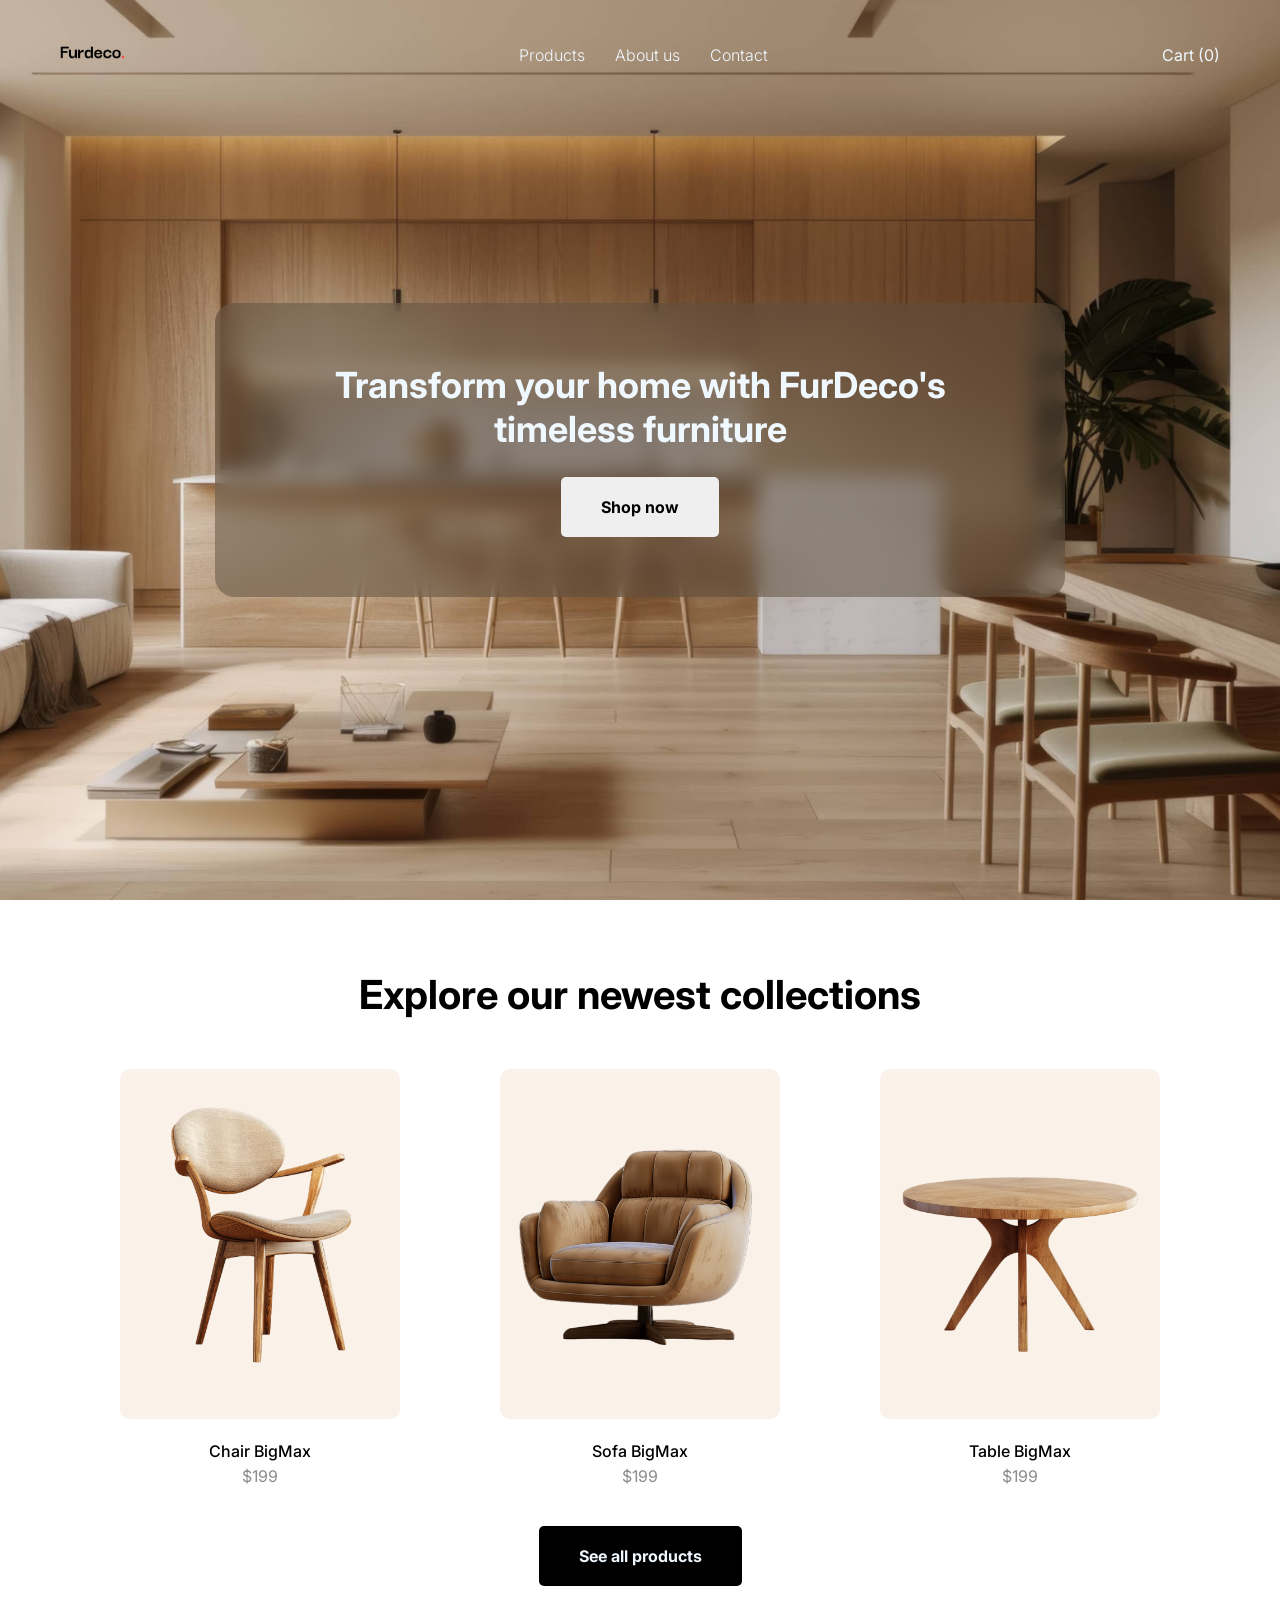
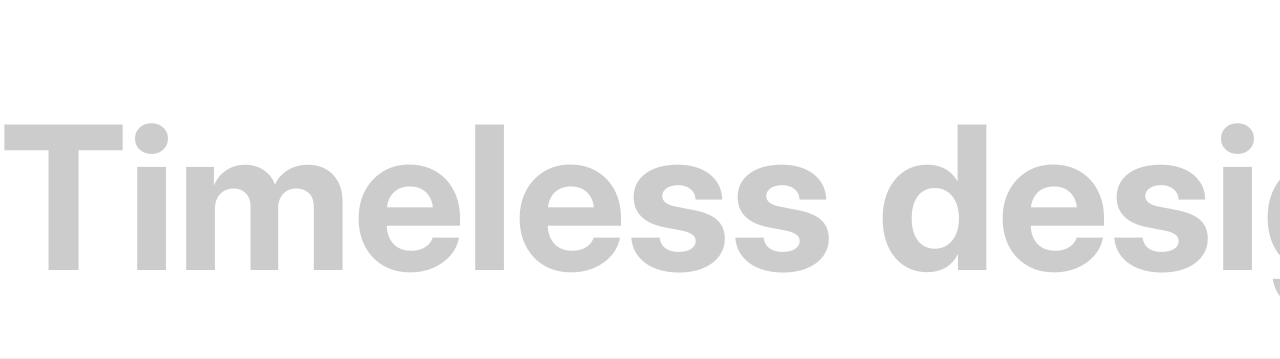
==== index.html @ 079d80bf "Add marquee section for ad campaign with scrolling text" ====
<!doctype html>
<html lang="en">
  <head>
    <meta charset="UTF-8" />
    <meta name="viewport" content="width=device-width, initial-scale=1.0" />
    <link
      rel="shortcut icon"
      href="./assets/brands-logos/high-resolution-color-logo-Furdeco.png"
      type="image/x-icon"
    />
    <link rel="stylesheet" href="./css/home.css" />
    <title>FurDeco - Furniture with style</title>
  </head>
  <body>
    <div class="navbar">
      <ul>
        <li class="logo-item">
          <img
            src="./assets/brands-logos/high-resolution-color-logo-Furdeco-nobg.png"
            alt="FurDeco"
            class="main-logo-navbar"
          />
        </li>

        <li class="nav-links">
          <a href="./products.html">Products</a>
          <a href="./about-us.html">About us</a>
          <a href="./contact.html">Contact</a>
        </li>

        <li class="cart-items">
          <a href="./cart.html">Cart (0)</a>
        </li>
      </ul>
    </div>
    <div class="main-heading">
      <img
        src="./assets/website-skeleton-p/kitchen-furniture.png"
        alt=""
        class="wooden-kitchen-pp"
      />
      <div class="main-heading-center">
        <h1>Transform your home with FurDeco's timeless furniture</h1>
        <br />
        <button class="button-order-now">Shop now</button>
      </div>
    </div>
    <div class="products-showcase">
      <h1>Explore our newest collections</h1>
      <div class="furniture-showcase">
        <div class="product-card">
          <img
            class="product-bg-check"
            src="./assets/website-skeleton-p/products/chair-furdeco.png"
            alt="Chair"
          />
          <br />
          <br />
          <p class="product-title">Chair BigMax</p>
          <p class="product-price">$199</p>
        </div>

        <div class="product-card">
          <img
            class="product-bg-check"
            src="./assets/website-skeleton-p/products/sofa-furdeco.png"
            alt="Sofa"
          />
          <br />
          <br />
          <p class="product-title">Sofa BigMax</p>
          <p class="product-price">$199</p>
        </div>

        <div class="product-card">
          <img
            class="product-bg-check"
            src="./assets/website-skeleton-p/products/table-furdeco.png"
            alt="Table"
          />
          <br />
          <br />
          <p class="product-title">Table BigMax</p>
          <p class="product-price">$199</p>
        </div>
      </div>
      <button class="products-botton1">See all products</button>
    </div>
    <div class="marquee-container">
      <div class="marquee-content">
        <h1>Timeless designs</h1>
        <div class="vertical-divider"></div>
        <h1>Quality craftsmanship</h1>
        <div class="vertical-divider"></div>
        <h1>Timeless designs</h1>
        <div class="vertical-divider"></div>
        <h1>Quality craftsmanship</h1>
        <div class="vertical-divider"></div>
      </div>
    </div>
  </body>
</html>
---- css/home.css ----
@import url("https://fonts.googleapis.com/css2?family=Inter:ital,opsz,wght@0,14..32,100..900;1,14..32,100..900&display=swap");

* {
  padding: 0;
  margin: 0;
  box-sizing: border-box;
}

:root {
  --primary-color: #f0f8ff;
  --heading-main-bg-color: #5d4f41;
  --primary-font-color-black: #000000;
  --products-background-color: #faf1e8;
  --ad-heading-color: rgb(191, 191, 191, 0.8);
}

.main-logo-navbar {
  height: 65px;
}

.navbar ul {
  position: absolute;
  top: 0;
  left: 0;
  z-index: 10;
  width: 100%;
  display: flex;
  align-items: center;
  justify-content: space-between;
  padding: 20px 60px;
  list-style: none;
  text-decoration: none;
}

.nav-links {
  display: flex;
  gap: 30px;
}

.wooden-kitchen-pp {
  width: 100vw;
  height: 100vh;
  object-fit: cover;
  display: block;
}

.nav-links > a {
  text-decoration: none;
  font-family: Inter;
  color: var(--primary-color);
  font-weight: 300;
}

.cart-items > a {
  font-family: Inter;
  text-decoration: none;
  color: var(--primary-color);
}

.main-heading {
  position: relative;
  display: flex;
  justify-content: center;
  align-items: center;
}

.main-heading-center {
  position: absolute;
  text-align: center;
  background-color: rgb(93, 79, 65, 0.5);
  backdrop-filter: blur(10px);
  border-radius: 20px;
  width: 90;
  max-width: 850px;
  padding: 60px 80px;
  font-family: Inter;
  font-weight: 200;
  font-size: large;
  color: var(--primary-color);
}

.button-order-now {
  padding: 20px 40px;
  border-radius: 5px;
  border: 0px;
  font-family: Inter;
  font-weight: 700;
  font-size: medium;
  margin-top: 5px;
}

.products-showcase {
  text-align: center;
  width: 100%;
  padding-bottom: 50px;
}

.products-showcase h1 {
  font-family: inter;
  font-size: 2.5rem;
  margin-top: 50px;
  margin-bottom: 30px;
  color: var(--primary-font-color-black);
  padding-top: 20px;
  padding-bottom: 20px;
}

.furniture-showcase {
  display: flex;
  justify-content: center;
  gap: 100px;
}

.furniture-showcase img {
  width: 280px;
  height: 350px;
  border-radius: 10px;
}

.product-bg-check {
  background-color: var(--products-background-color);
}

.product-title,
.product-price {
  font-family: inter;
  font-weight: 500;
}

.product-price {
  color: #8c8c8c;
  font-weight: 400;
  margin-top: 5px;
}

.products-botton1 {
  padding: 20px 40px;
  font-family: inter;
  font-weight: 700;
  font-size: medium;
  border-radius: 5px;
  background-color: var(--primary-font-color-black);
  color: #f0f8ff;
  border: 0px;
  margin-top: 40px;
}

.marquee-container {
  width: 100%;
  overflow: hidden; 
  white-space: nowrap;
  background-color: #fff; 
  padding: 40px 0;
  border-bottom: 1px solid #eee;
}


.marquee-content {
  display: flex;
  width: max-content; 
  gap: 80px;
  animation: scroll-text 20s linear infinite;
  
  /* Stilul textului tău */
  color: var(--ad-heading-color);
  font-family: 'Inter', sans-serif;
  font-size: 100px;
  font-weight: 500;
}

@keyframes scroll-text {
  from { transform: translateX(0); }
  to { transform: translateX(-50%); } 
}
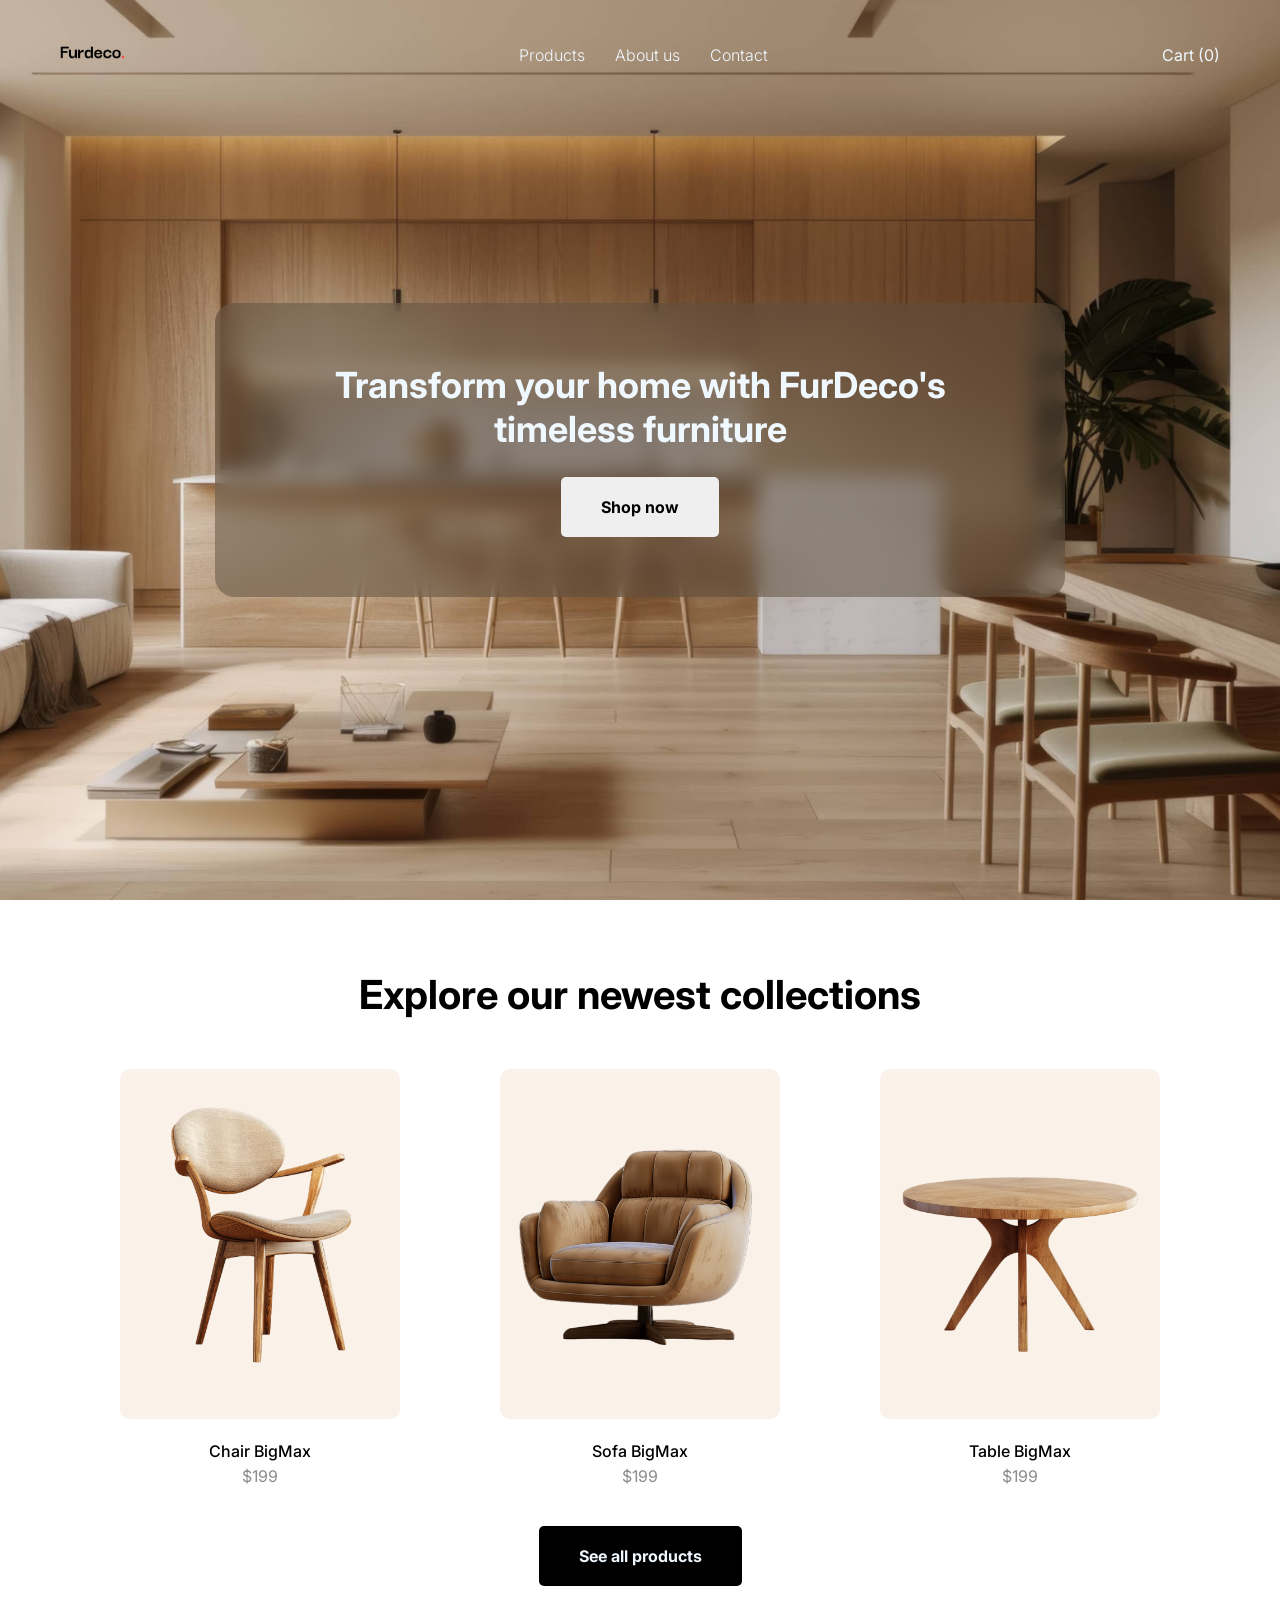
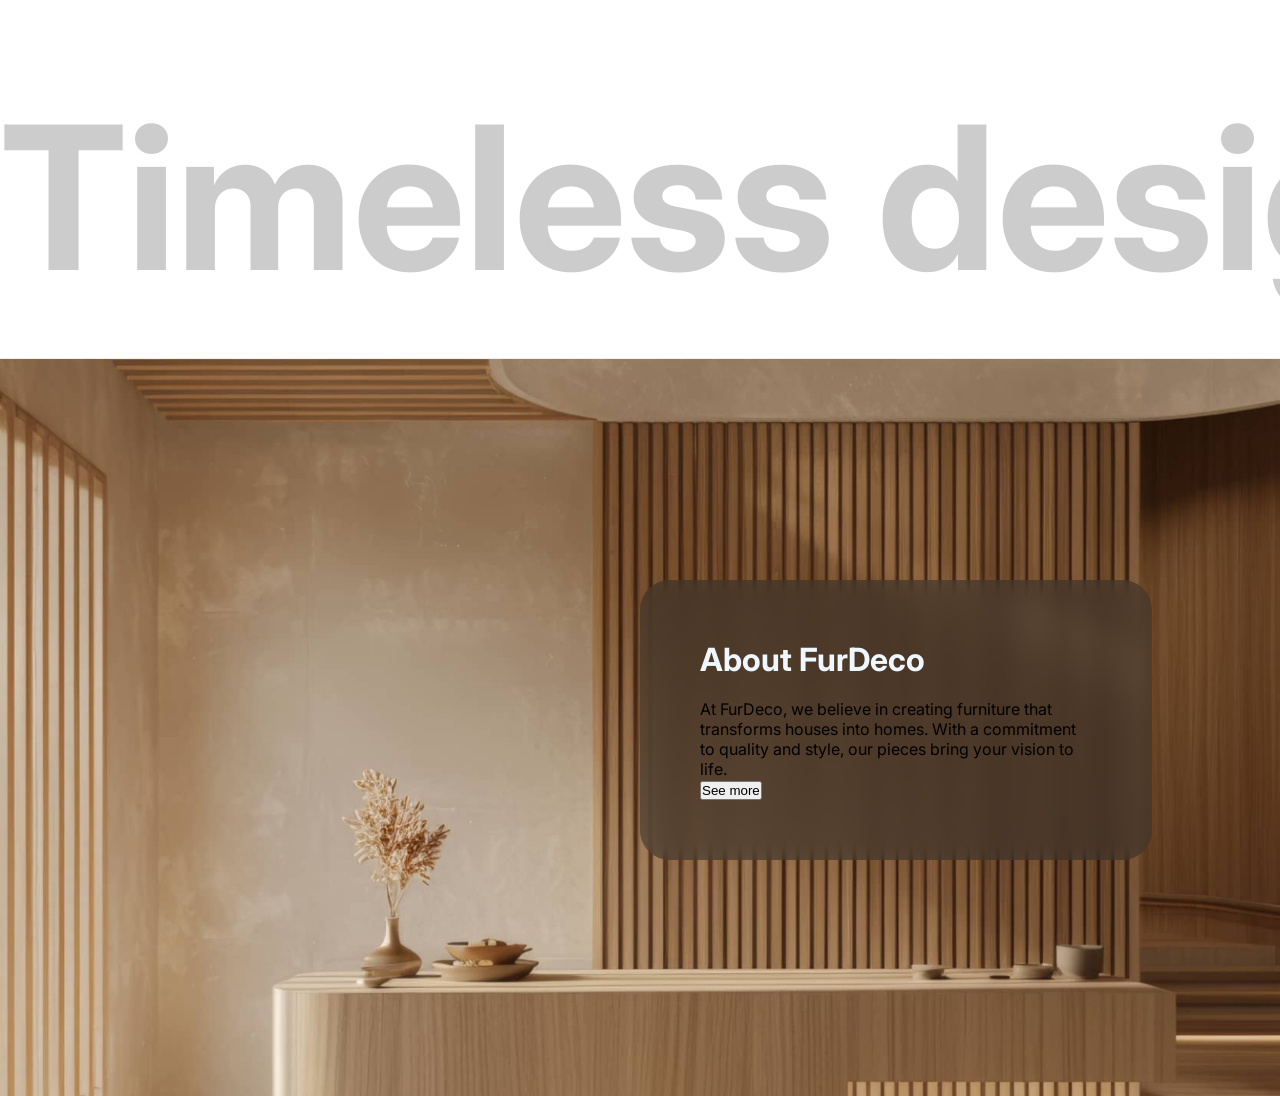
==== commit 0bd63702: "Enhance ad section with new content and styling for improved visibility" ====
--- a/index.html
+++ b/index.html
@@ -98,5 +98,20 @@
         <div class="vertical-divider"></div>
       </div>
     </div>
+<div class="ad-section-container">
+    <img class="ad-image" src="./assets/website-skeleton-p/wood-table.png" alt="Furniture Background" />
+    
+    <div class="ad-header-2nd">
+        <h1>About FurDeco</h1>
+        <br>
+        <p>
+            At FurDeco, we believe in creating furniture that transforms houses
+            into homes. With a commitment to quality and style, our pieces bring
+            your vision to life.
+        </p>
+        <button>See more</button>
+    </div>
+</div>
+    </div>
   </body>
 </html>
--- a/css/home.css
+++ b/css/home.css
@@ -147,28 +147,63 @@
 
 .marquee-container {
   width: 100%;
-  overflow: hidden; 
+  overflow: hidden;
   white-space: nowrap;
-  background-color: #fff; 
+  background-color: #fff;
   padding: 40px 0;
   border-bottom: 1px solid #eee;
 }
 
-
 .marquee-content {
   display: flex;
-  width: max-content; 
+  width: max-content;
   gap: 80px;
   animation: scroll-text 20s linear infinite;
-  
+
   /* Stilul textului tău */
   color: var(--ad-heading-color);
-  font-family: 'Inter', sans-serif;
+  font-family: "Inter", sans-serif;
   font-size: 100px;
   font-weight: 500;
 }
 
 @keyframes scroll-text {
-  from { transform: translateX(0); }
-  to { transform: translateX(-50%); } 
-}
+  from {
+    transform: translateX(0);
+  }
+  to {
+    transform: translateX(-50%);
+  }
+}
+
+.ad-image {
+  width: 100%;
+height: auto;
+display: block;
+}
+
+.ad-section-container{
+  position: relative;
+  width: 100%;
+  display: flex;
+  justify-content: center;
+  align-items: center;
+}
+
+.ad-header-2nd{
+  position: absolute;
+  top: 30%;
+  right: 10%;
+  background-color: rgba(51, 47, 43, 0.5);
+  backdrop-filter:blur(10px) ;
+  border-radius: 30px;
+  width: 40%;
+  max-width: 600px;
+  padding: 60px;
+  font-family: inter;
+}
+
+
+.ad-header-2nd > h1{
+  color: var(--primary-color);
+}
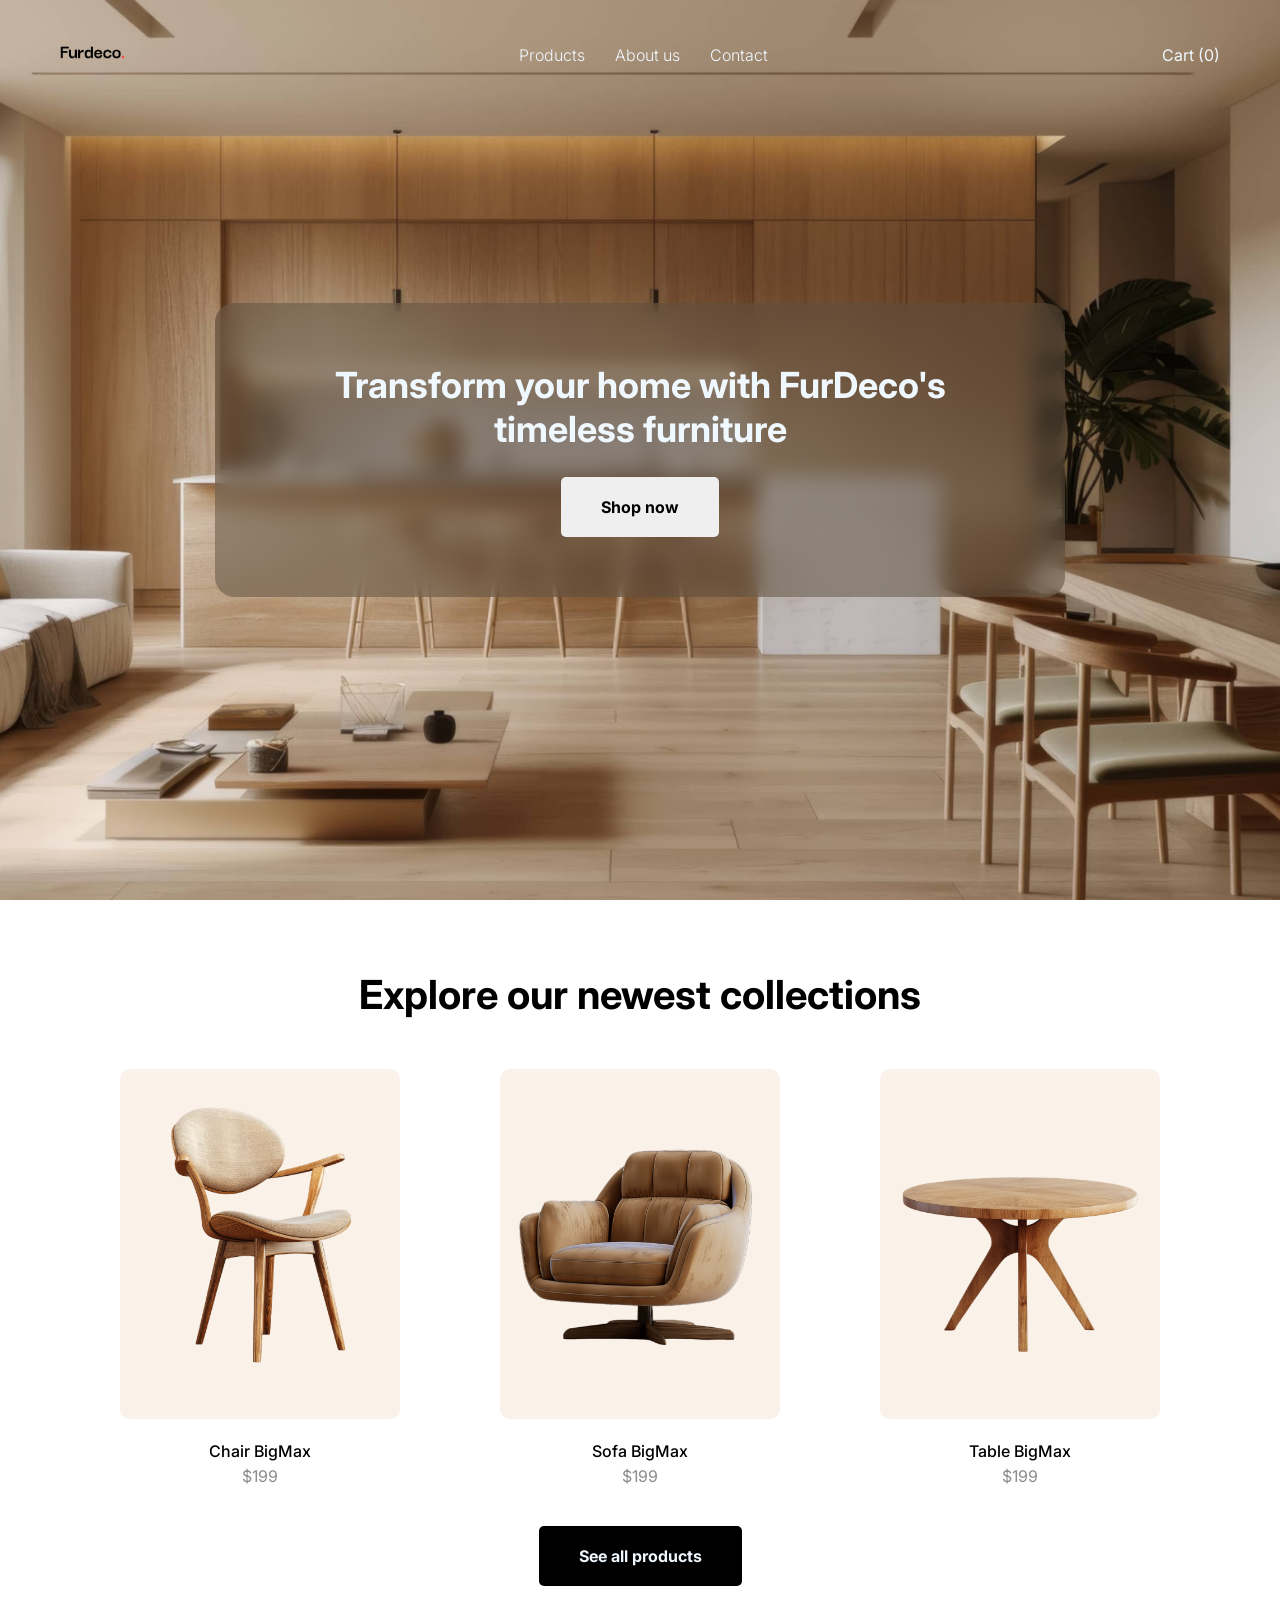
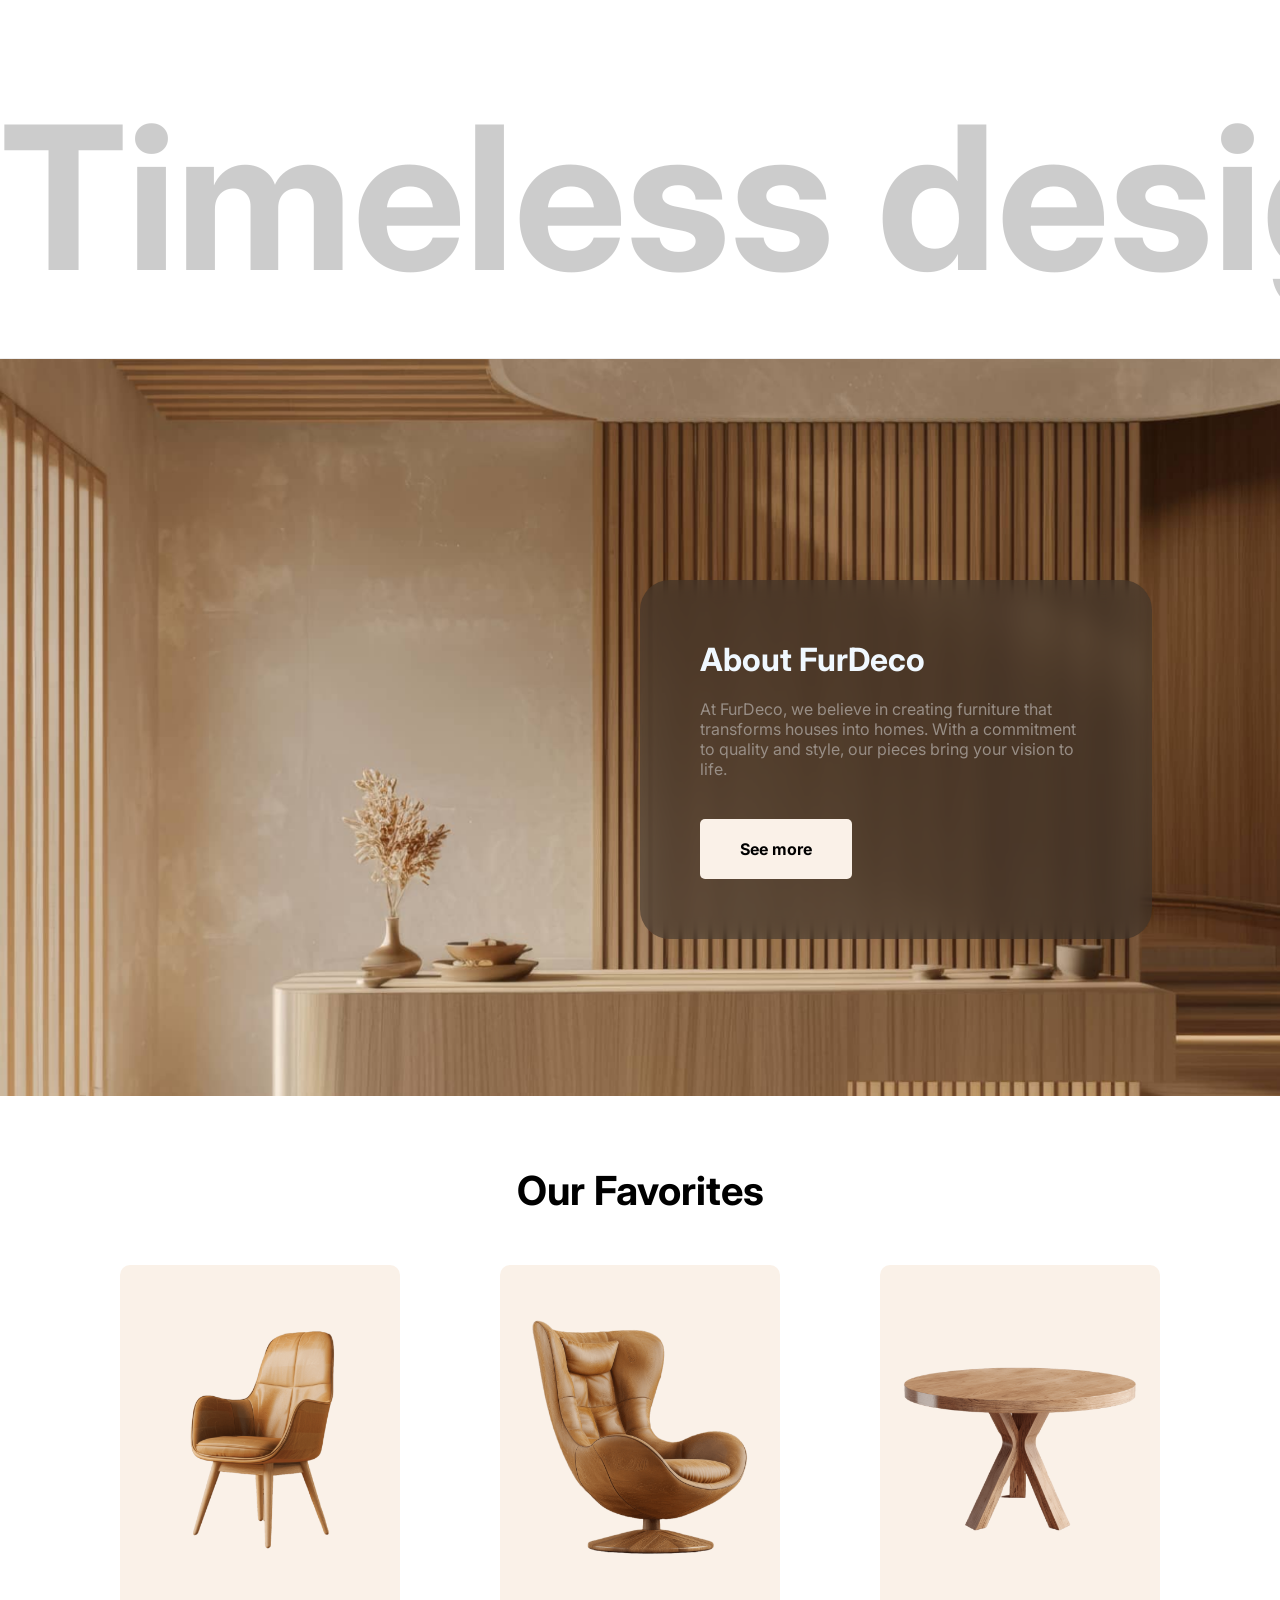
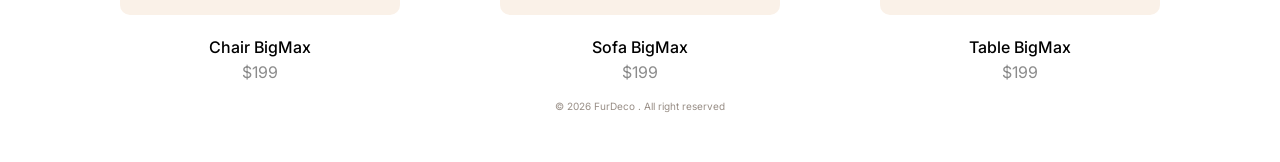
==== commit b6d2751b: "Refactor ad section styles and enhance product showcase with new items" ====
--- a/index.html
+++ b/index.html
@@ -109,9 +109,49 @@
             into homes. With a commitment to quality and style, our pieces bring
             your vision to life.
         </p>
-        <button>See more</button>
+        <button class="products-button2">See more</button>
     </div>
 </div>
+    <div class="products-showcase">
+      <h1>Our Favorites</h1>
+      <div class="furniture-showcase">
+        <div class="product-card">
+          <img
+            class="product-bg-check"
+            src="./assets/website-skeleton-p/products/chair2.0-furdeco.png"
+            alt="Chair"
+          />
+          <br />
+          <br />
+          <p class="product-title">Chair BigMax</p>
+          <p class="product-price">$199</p>
+        </div>
+
+        <div class="product-card">
+          <img
+            class="product-bg-check"
+            src="./assets/website-skeleton-p/products/sofa2.0-furdeco.png"
+            alt="Sofa"
+          />
+          <br />
+          <br />
+          <p class="product-title">Sofa BigMax</p>
+          <p class="product-price">$199</p>
+        </div>
+
+        <div class="product-card">
+          <img
+            class="product-bg-check"
+            src="./assets/website-skeleton-p/products/table2.0-furdeco.png"
+            alt="Table"
+          />
+          <br />
+          <br />
+          <p class="product-title">Table BigMax</p>
+          <p class="product-price">$199</p>
+        </div>
     </div>
+    <br>
+    <p class="copyright-tag">© 2026 FurDeco . All right reserved</p>
   </body>
 </html>
--- a/css/home.css
+++ b/css/home.css
@@ -178,11 +178,11 @@
 
 .ad-image {
   width: 100%;
-height: auto;
-display: block;
-}
-
-.ad-section-container{
+  height: auto;
+  display: block;
+}
+
+.ad-section-container {
   position: relative;
   width: 100%;
   display: flex;
@@ -190,12 +190,12 @@
   align-items: center;
 }
 
-.ad-header-2nd{
+.ad-header-2nd {
   position: absolute;
   top: 30%;
   right: 10%;
   background-color: rgba(51, 47, 43, 0.5);
-  backdrop-filter:blur(10px) ;
+  backdrop-filter: blur(10px);
   border-radius: 30px;
   width: 40%;
   max-width: 600px;
@@ -203,7 +203,56 @@
   font-family: inter;
 }
 
-
-.ad-header-2nd > h1{
-  color: var(--primary-color);
+.ad-header-2nd > h1 {
+  color: var(--primary-color);
+}
+
+.ad-header-2nd > p {
+  color: #988e86;
+}
+
+.products-button2 {
+  padding: 20px 40px;
+  font-family: inter;
+  font-weight: 700;
+  font-size: medium;
+  border-radius: 5px;
+  background-color: var(--products-background-color);
+  color: #000000;
+  border: 0px;
+  margin-top: 40px;
+}
+
+.copyright-tag {
+  color: #988e86;
+  font-family: inter;
+  font-size: x-small;
+  bottom: 0;
+  width: 100%;
+  text-align: center;
+}
+
+
+::-webkit-scrollbar {
+  width: 10px; 
+  height: 10px; 
+}
+
+
+::-webkit-scrollbar-track {
+  background: #3e342b; 
+  border-radius: 1px;
+}
+
+
+::-webkit-scrollbar-thumb {
+  background: linear-gradient(180px, #5d4f41, #8b735b); 
+  border-radius: 10px;
+  border: 2px solid #000000; 
+  transition: all 0.3s ease;
+}
+
+
+::-webkit-scrollbar-thumb:hover {
+  background: #3e342b; 
 }
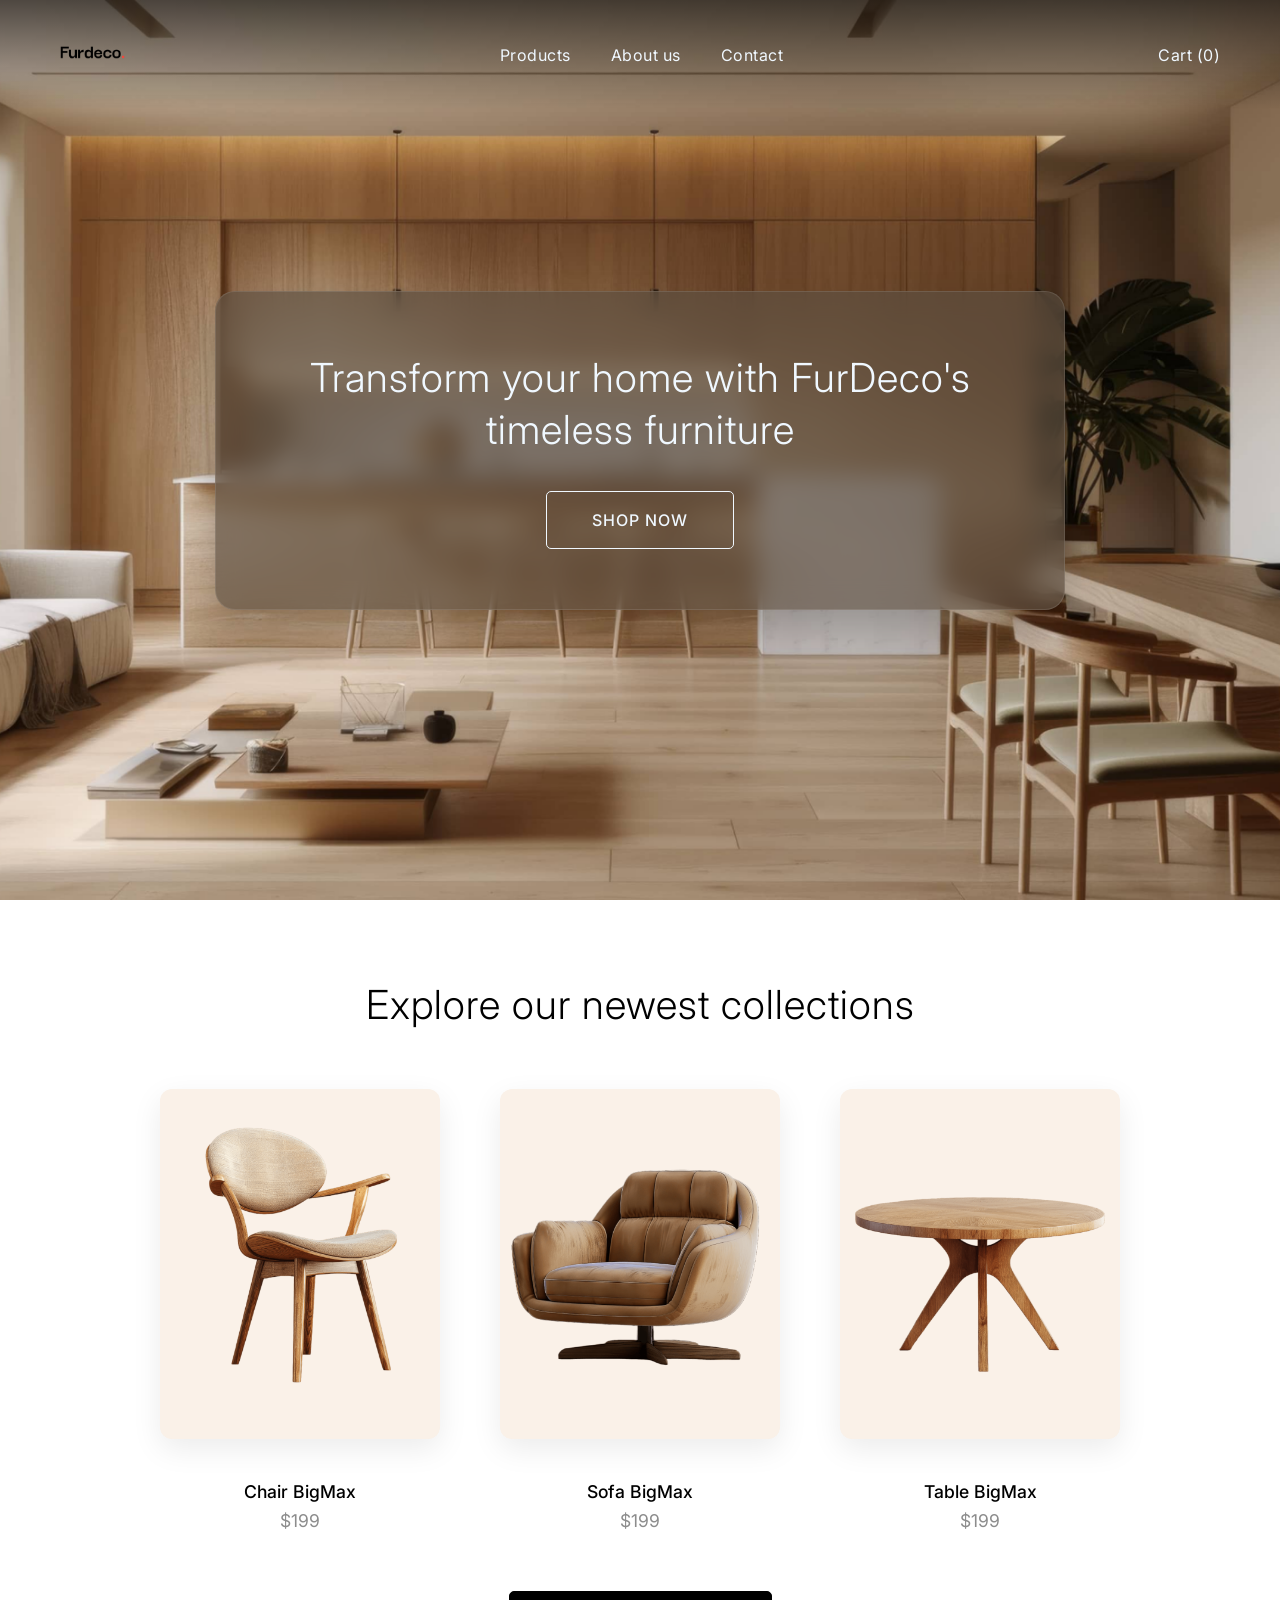
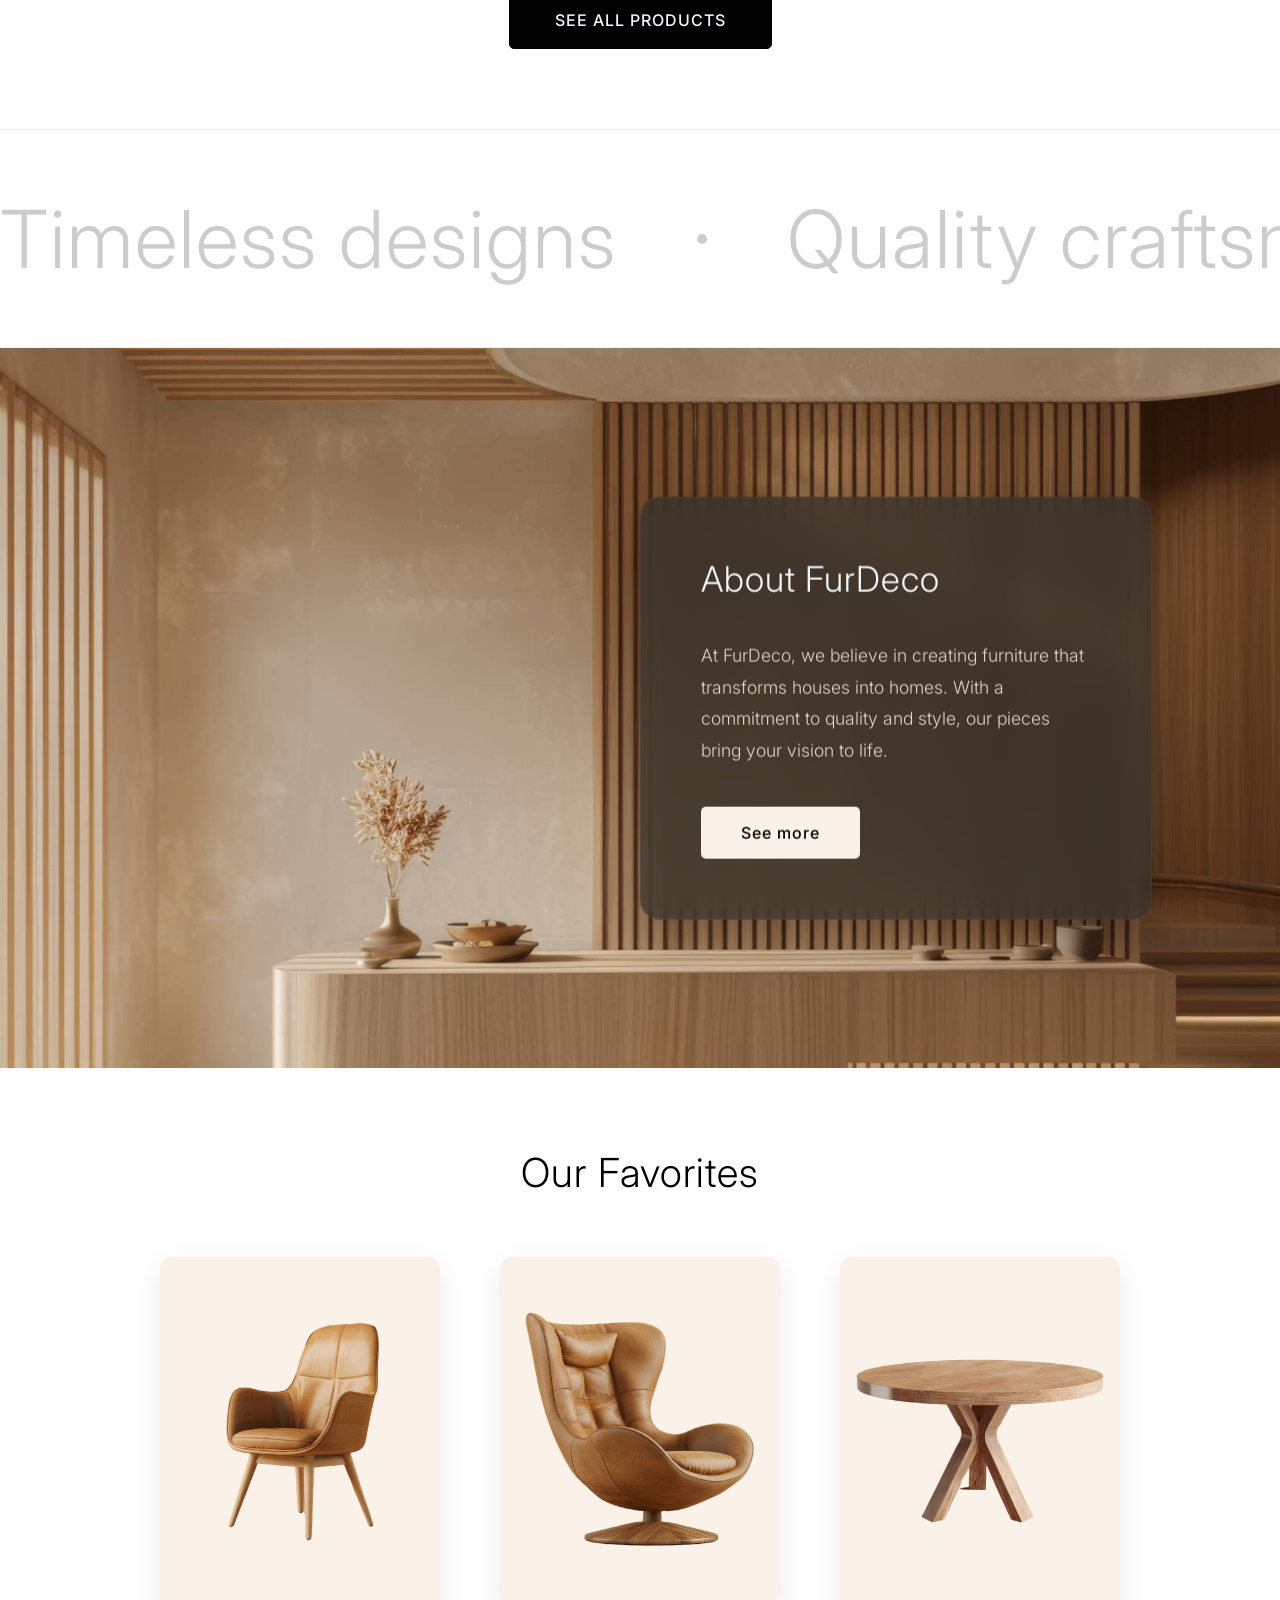
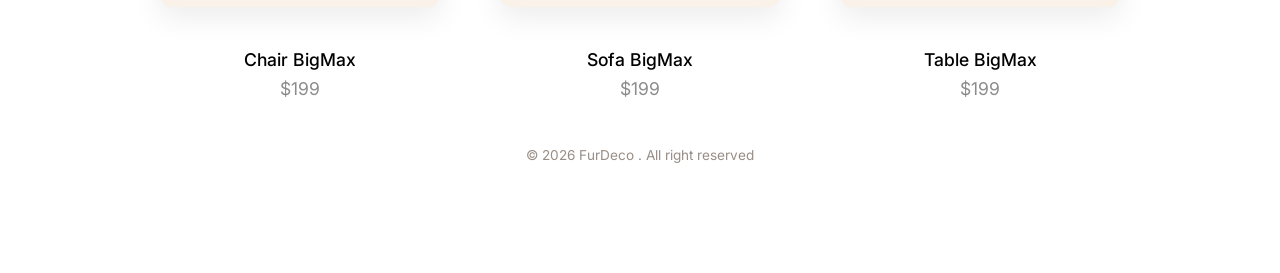
==== commit 5eb17a7a: "Add responsive navbar with hamburger menu for mobile devices" ====
--- a/index.html
+++ b/index.html
@@ -12,7 +12,9 @@
     <title>FurDeco - Furniture with style</title>
   </head>
   <body>
+    
     <div class="navbar">
+      
       <ul>
         <li class="logo-item">
           <img
@@ -21,7 +23,12 @@
             class="main-logo-navbar"
           />
         </li>
-
+        <input type="checkbox" id="menu-toggle" class="menu-toggle">
+        <label for="menu-toggle" class="hamburger">
+            <span></span>
+            <span></span>
+            <span></span>
+        </label>
         <li class="nav-links">
           <a href="./products.html">Products</a>
           <a href="./about-us.html">About us</a>
--- a/css/home.css
+++ b/css/home.css
@@ -4,6 +4,10 @@
   padding: 0;
   margin: 0;
   box-sizing: border-box;
+}
+
+html {
+  scroll-behavior: smooth;
 }
 
 :root {
@@ -11,32 +15,96 @@
   --heading-main-bg-color: #5d4f41;
   --primary-font-color-black: #000000;
   --products-background-color: #faf1e8;
-  --ad-heading-color: rgb(191, 191, 191, 0.8);
-}
-
+  --ad-heading-color: rgba(191, 191, 191, 0.8);
+}
+
+body {
+  overflow-x: hidden;
+  background-color: #ffffff;
+}
+
+/* --- NAVBAR & HEADER --- */
 .main-logo-navbar {
   height: 65px;
+  transition: transform 0.3s ease;
+}
+
+.main-logo-navbar:hover {
+  transform: scale(1.05);
 }
 
 .navbar ul {
   position: absolute;
   top: 0;
   left: 0;
-  z-index: 10;
+  z-index: 100;
   width: 100%;
   display: flex;
   align-items: center;
   justify-content: space-between;
   padding: 20px 60px;
   list-style: none;
-  text-decoration: none;
+  background: linear-gradient(to bottom, rgba(0,0,0,0.6) 0%, rgba(0,0,0,0) 100%);
 }
 
 .nav-links {
   display: flex;
-  gap: 30px;
-}
-
+  gap: 40px;
+}
+
+.nav-links > a, 
+.cart-items > a {
+  text-decoration: none;
+  font-family: 'Inter', sans-serif;
+  color: var(--primary-color);
+  font-weight: 400;
+  font-size: 1rem;
+  letter-spacing: 0.5px;
+  transition: color 0.3s ease, opacity 0.3s ease;
+  position: relative;
+}
+
+.nav-links > a::after {
+  content: '';
+  position: absolute;
+  width: 0;
+  height: 1px;
+  bottom: -4px;
+  left: 0;
+  background-color: var(--primary-color);
+  transition: width 0.3s ease;
+}
+
+.nav-links > a:hover::after {
+  width: 100%;
+}
+
+.nav-links > a:hover, 
+.cart-items > a:hover {
+  opacity: 0.8;
+}
+
+/* Hamburger Menu Logic */
+.menu-toggle {
+  display: none;
+}
+
+.hamburger {
+  display: none;
+  flex-direction: column;
+  cursor: pointer;
+  gap: 6px;
+  z-index: 101;
+}
+
+.hamburger span {
+  width: 30px;
+  height: 2px;
+  background-color: var(--primary-color);
+  transition: all 0.3s ease-in-out;
+}
+
+/* --- HERO SECTION --- */
 .wooden-kitchen-pp {
   width: 100vw;
   height: 100vh;
@@ -44,19 +112,6 @@
   display: block;
 }
 
-.nav-links > a {
-  text-decoration: none;
-  font-family: Inter;
-  color: var(--primary-color);
-  font-weight: 300;
-}
-
-.cart-items > a {
-  font-family: Inter;
-  text-decoration: none;
-  color: var(--primary-color);
-}
-
 .main-heading {
   position: relative;
   display: flex;
@@ -67,54 +122,92 @@
 .main-heading-center {
   position: absolute;
   text-align: center;
-  background-color: rgb(93, 79, 65, 0.5);
-  backdrop-filter: blur(10px);
+  background-color: rgba(93, 79, 65, 0.65);
+  backdrop-filter: blur(12px);
+  -webkit-backdrop-filter: blur(12px);
   border-radius: 20px;
-  width: 90;
+  width: 90%;
   max-width: 850px;
   padding: 60px 80px;
-  font-family: Inter;
-  font-weight: 200;
-  font-size: large;
+  font-family: 'Inter', sans-serif;
   color: var(--primary-color);
+  box-shadow: 0 20px 40px rgba(0,0,0,0.2);
+  border: 1px solid rgba(255,255,255,0.1);
+}
+
+.main-heading-center h1 {
+  font-weight: 300;
+  font-size: 2.5rem;
+  line-height: 1.3;
+  letter-spacing: 1px;
 }
 
 .button-order-now {
-  padding: 20px 40px;
+  padding: 18px 45px;
   border-radius: 5px;
-  border: 0px;
-  font-family: Inter;
-  font-weight: 700;
-  font-size: medium;
-  margin-top: 5px;
-}
-
+  border: 1px solid var(--primary-color);
+  background-color: transparent;
+  color: var(--primary-color);
+  font-family: 'Inter', sans-serif;
+  font-weight: 500;
+  font-size: 1rem;
+  margin-top: 15px;
+  cursor: pointer;
+  transition: all 0.4s ease;
+  letter-spacing: 1px;
+  text-transform: uppercase;
+}
+
+.button-order-now:hover {
+  background-color: var(--primary-color);
+  color: var(--heading-main-bg-color);
+}
+
+/* --- PRODUCTS SHOWCASE --- */
 .products-showcase {
   text-align: center;
   width: 100%;
-  padding-bottom: 50px;
+  padding: 80px 5%;
+  background-color: #ffffff;
 }
 
 .products-showcase h1 {
-  font-family: inter;
+  font-family: 'Inter', sans-serif;
   font-size: 2.5rem;
-  margin-top: 50px;
-  margin-bottom: 30px;
+  font-weight: 300;
+  margin-bottom: 60px;
   color: var(--primary-font-color-black);
-  padding-top: 20px;
-  padding-bottom: 20px;
+  letter-spacing: 1px;
 }
 
 .furniture-showcase {
   display: flex;
   justify-content: center;
-  gap: 100px;
+  flex-wrap: wrap;
+  gap: 60px;
+}
+
+.product-card {
+  transition: transform 0.4s ease;
+  cursor: pointer;
+}
+
+.product-card:hover {
+  transform: translateY(-10px);
 }
 
 .furniture-showcase img {
-  width: 280px;
+  width: 100%;
+  max-width: 280px;
   height: 350px;
-  border-radius: 10px;
+  border-radius: 12px;
+  object-fit: cover;
+  box-shadow: 0 10px 30px rgba(0,0,0,0.08);
+  transition: box-shadow 0.4s ease;
+}
+
+.product-card:hover img {
+  box-shadow: 0 15px 40px rgba(0,0,0,0.15);
 }
 
 .product-bg-check {
@@ -123,136 +216,327 @@
 
 .product-title,
 .product-price {
-  font-family: inter;
+  font-family: 'Inter', sans-serif;
   font-weight: 500;
+  font-size: 1.1rem;
+}
+
+.product-title {
+  color: var(--primary-font-color-black);
+  margin-top: 20px;
 }
 
 .product-price {
   color: #8c8c8c;
   font-weight: 400;
-  margin-top: 5px;
+  margin-top: 8px;
 }
 
 .products-botton1 {
-  padding: 20px 40px;
-  font-family: inter;
-  font-weight: 700;
-  font-size: medium;
+  padding: 18px 45px;
+  font-family: 'Inter', sans-serif;
+  font-weight: 500;
+  font-size: 1rem;
   border-radius: 5px;
   background-color: var(--primary-font-color-black);
   color: #f0f8ff;
-  border: 0px;
-  margin-top: 40px;
-}
-
+  border: 1px solid var(--primary-font-color-black);
+  margin-top: 60px;
+  cursor: pointer;
+  transition: all 0.4s ease;
+  letter-spacing: 1px;
+  text-transform: uppercase;
+}
+
+.products-botton1:hover {
+  background-color: transparent;
+  color: var(--primary-font-color-black);
+}
+
+/* --- MARQUEE --- */
 .marquee-container {
   width: 100%;
   overflow: hidden;
   white-space: nowrap;
   background-color: #fff;
-  padding: 40px 0;
-  border-bottom: 1px solid #eee;
+  padding: 60px 0;
+  border-top: 1px solid #f0f0f0;
+  border-bottom: 1px solid #f0f0f0;
 }
 
 .marquee-content {
   display: flex;
   width: max-content;
+  align-items: center;
   gap: 80px;
-  animation: scroll-text 20s linear infinite;
-
-  /* Stilul textului tău */
+  animation: scroll-text 25s linear infinite;
+}
+
+.marquee-content h1 {
   color: var(--ad-heading-color);
   font-family: "Inter", sans-serif;
-  font-size: 100px;
-  font-weight: 500;
+  font-size: 80px;
+  font-weight: 300;
+  letter-spacing: 2px;
+}
+
+.vertical-divider {
+  width: 10px;
+  height: 10px;
+  border-radius: 50%;
+  background-color: var(--ad-heading-color);
 }
 
 @keyframes scroll-text {
-  from {
-    transform: translateX(0);
-  }
-  to {
-    transform: translateX(-50%);
-  }
-}
-
-.ad-image {
-  width: 100%;
-  height: auto;
-  display: block;
-}
-
+  from { transform: translateX(0); }
+  to { transform: translateX(-50%); }
+}
+
+/* --- AD SECTION --- */
 .ad-section-container {
   position: relative;
   width: 100%;
   display: flex;
   justify-content: center;
   align-items: center;
+  overflow: hidden;
+}
+
+.ad-image {
+  width: 100%;
+  height: 80vh;
+  object-fit: cover;
+  display: block;
 }
 
 .ad-header-2nd {
   position: absolute;
-  top: 30%;
+  top: 50%;
   right: 10%;
-  background-color: rgba(51, 47, 43, 0.5);
-  backdrop-filter: blur(10px);
-  border-radius: 30px;
+  transform: translateY(-50%);
+  background-color: rgba(51, 47, 43, 0.7);
+  backdrop-filter: blur(15px);
+  -webkit-backdrop-filter: blur(15px);
+  border-radius: 20px;
   width: 40%;
-  max-width: 600px;
+  max-width: 550px;
   padding: 60px;
-  font-family: inter;
+  font-family: 'Inter', sans-serif;
+  box-shadow: 0 20px 50px rgba(0,0,0,0.3);
+  border: 1px solid rgba(255,255,255,0.05);
 }
 
 .ad-header-2nd > h1 {
   color: var(--primary-color);
+  font-weight: 300;
+  font-size: 2.2rem;
+  margin-bottom: 20px;
+  letter-spacing: 1px;
 }
 
 .ad-header-2nd > p {
-  color: #988e86;
+  color: #dcd7d2;
+  line-height: 1.8;
+  font-weight: 300;
+  font-size: 1.1rem;
 }
 
 .products-button2 {
-  padding: 20px 40px;
-  font-family: inter;
-  font-weight: 700;
-  font-size: medium;
+  padding: 16px 40px;
+  font-family: 'Inter', sans-serif;
+  font-weight: 500;
+  font-size: 1rem;
   border-radius: 5px;
   background-color: var(--products-background-color);
-  color: #000000;
-  border: 0px;
+  color: var(--primary-font-color-black);
+  border: none;
   margin-top: 40px;
-}
-
+  cursor: pointer;
+  transition: all 0.4s ease;
+  letter-spacing: 1px;
+}
+
+.products-button2:hover {
+  background-color: #ffffff;
+  box-shadow: 0 5px 15px rgba(0,0,0,0.1);
+}
+
+/* --- FOOTER --- */
 .copyright-tag {
   color: #988e86;
-  font-family: inter;
-  font-size: x-small;
-  bottom: 0;
+  font-family: 'Inter', sans-serif;
+  font-size: 0.85rem;
+  padding: 30px 0;
   width: 100%;
   text-align: center;
-}
-
-
+  background-color: #ffffff;
+}
+
+/* --- CUSTOM SCROLLBAR --- */
 ::-webkit-scrollbar {
-  width: 10px; 
-  height: 10px; 
-}
-
+  width: 8px;
+  height: 8px;
+}
 
 ::-webkit-scrollbar-track {
-  background: #3e342b; 
-  border-radius: 1px;
-}
-
+  background: #fdfdfd;
+}
 
 ::-webkit-scrollbar-thumb {
-  background: linear-gradient(180px, #5d4f41, #8b735b); 
+  background: #8b735b;
   border-radius: 10px;
-  border: 2px solid #000000; 
   transition: all 0.3s ease;
 }
 
-
 ::-webkit-scrollbar-thumb:hover {
-  background: #3e342b; 
+  background: #5d4f41;
+}
+
+/* =========================================
+   RESPONSIVE DESIGN (MEDIA QUERIES)
+   ========================================= */
+
+/* Tablete mari si laptop-uri mici */
+@media (max-width: 1024px) {
+  .navbar ul {
+    padding: 20px 40px;
+  }
+  
+  .main-heading-center {
+    width: 80%;
+    padding: 50px;
+  }
+  
+  .ad-header-2nd {
+    width: 50%;
+    padding: 40px;
+  }
+  
+  .marquee-content h1 {
+    font-size: 60px;
+  }
+}
+
+/* Tablete si telefoane mari (Mobile Menu Trigger) */
+@media (max-width: 768px) {
+  .navbar ul {
+    padding: 20px 30px;
+  }
+  
+  /* Activare Hamburger Menu */
+  .hamburger {
+    display: flex;
+  }
+  
+  .nav-links {
+    position: absolute;
+    top: 0;
+    left: -100%;
+    height: 100vh;
+    width: 70%;
+    max-width: 350px;
+    background-color: rgba(40, 34, 28, 0.98);
+    backdrop-filter: blur(20px);
+    -webkit-backdrop-filter: blur(20px);
+    flex-direction: column;
+    justify-content: center;
+    align-items: center;
+    transition: left 0.4s cubic-bezier(0.4, 0, 0.2, 1);
+    box-shadow: 20px 0 50px rgba(0,0,0,0.5);
+  }
+  
+  /* Logica de deschidere meniu bazata pe checkbox-ul din HTML-ul tau */
+  .menu-toggle:checked ~ .nav-links {
+    left: 0;
+  }
+  
+  .menu-toggle:checked ~ .hamburger span:nth-child(1) {
+    transform: translateY(8px) rotate(45deg);
+  }
+  
+  .menu-toggle:checked ~ .hamburger span:nth-child(2) {
+    opacity: 0;
+  }
+  
+  .menu-toggle:checked ~ .hamburger span:nth-child(3) {
+    transform: translateY(-8px) rotate(-45deg);
+  }
+
+  .main-heading-center {
+    padding: 40px 30px;
+    width: 90%;
+  }
+
+  .main-heading-center h1 {
+    font-size: 2rem;
+  }
+
+  .furniture-showcase {
+    gap: 30px;
+  }
+  
+  .marquee-content h1 {
+    font-size: 45px;
+  }
+
+  /* Ajustare Ad Section pentru mobil (devine stack vertical, natural) */
+  .ad-section-container {
+    flex-direction: column;
+    background-color: var(--heading-main-bg-color);
+  }
+
+  .ad-image {
+    height: 50vh;
+  }
+
+  .ad-header-2nd {
+    position: relative;
+    top: auto;
+    right: auto;
+    transform: none;
+    width: 90%;
+    max-width: none;
+    margin: -60px auto 40px auto;
+    text-align: center;
+    padding: 40px 30px;
+  }
+}
+
+/* Telefoane mici */
+@media (max-width: 480px) {
+  .navbar ul {
+    padding: 15px 20px;
+  }
+
+  .main-logo-navbar {
+    height: 50px;
+  }
+
+  .main-heading-center h1 {
+    font-size: 1.6rem;
+  }
+  
+  .button-order-now {
+    padding: 15px 30px;
+    font-size: 0.9rem;
+  }
+
+  .products-showcase h1 {
+    font-size: 2rem;
+    margin-bottom: 40px;
+  }
+
+  .furniture-showcase img {
+    max-width: 100%;
+    height: auto;
+    aspect-ratio: 4/5;
+  }
+
+  .marquee-content h1 {
+    font-size: 35px;
+  }
+
+  .ad-header-2nd > h1 {
+    font-size: 1.8rem;
+  }
 }
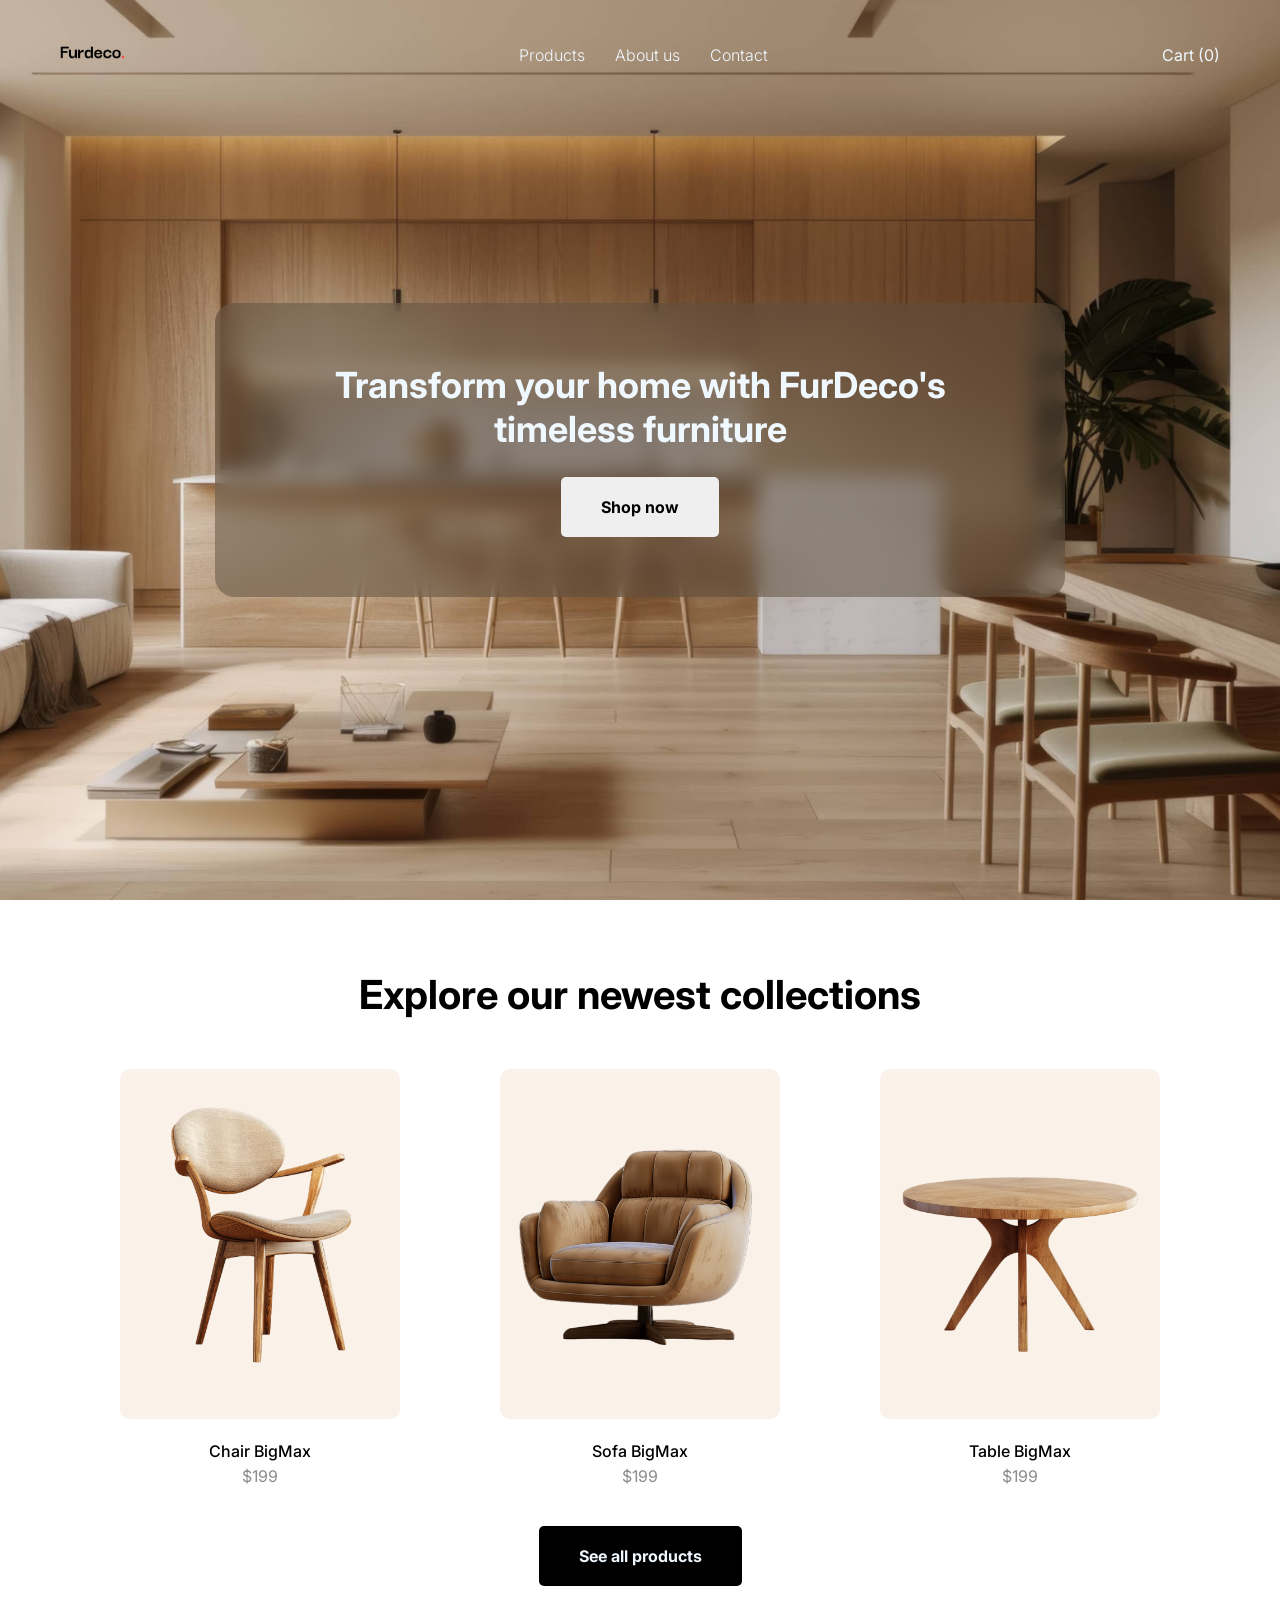
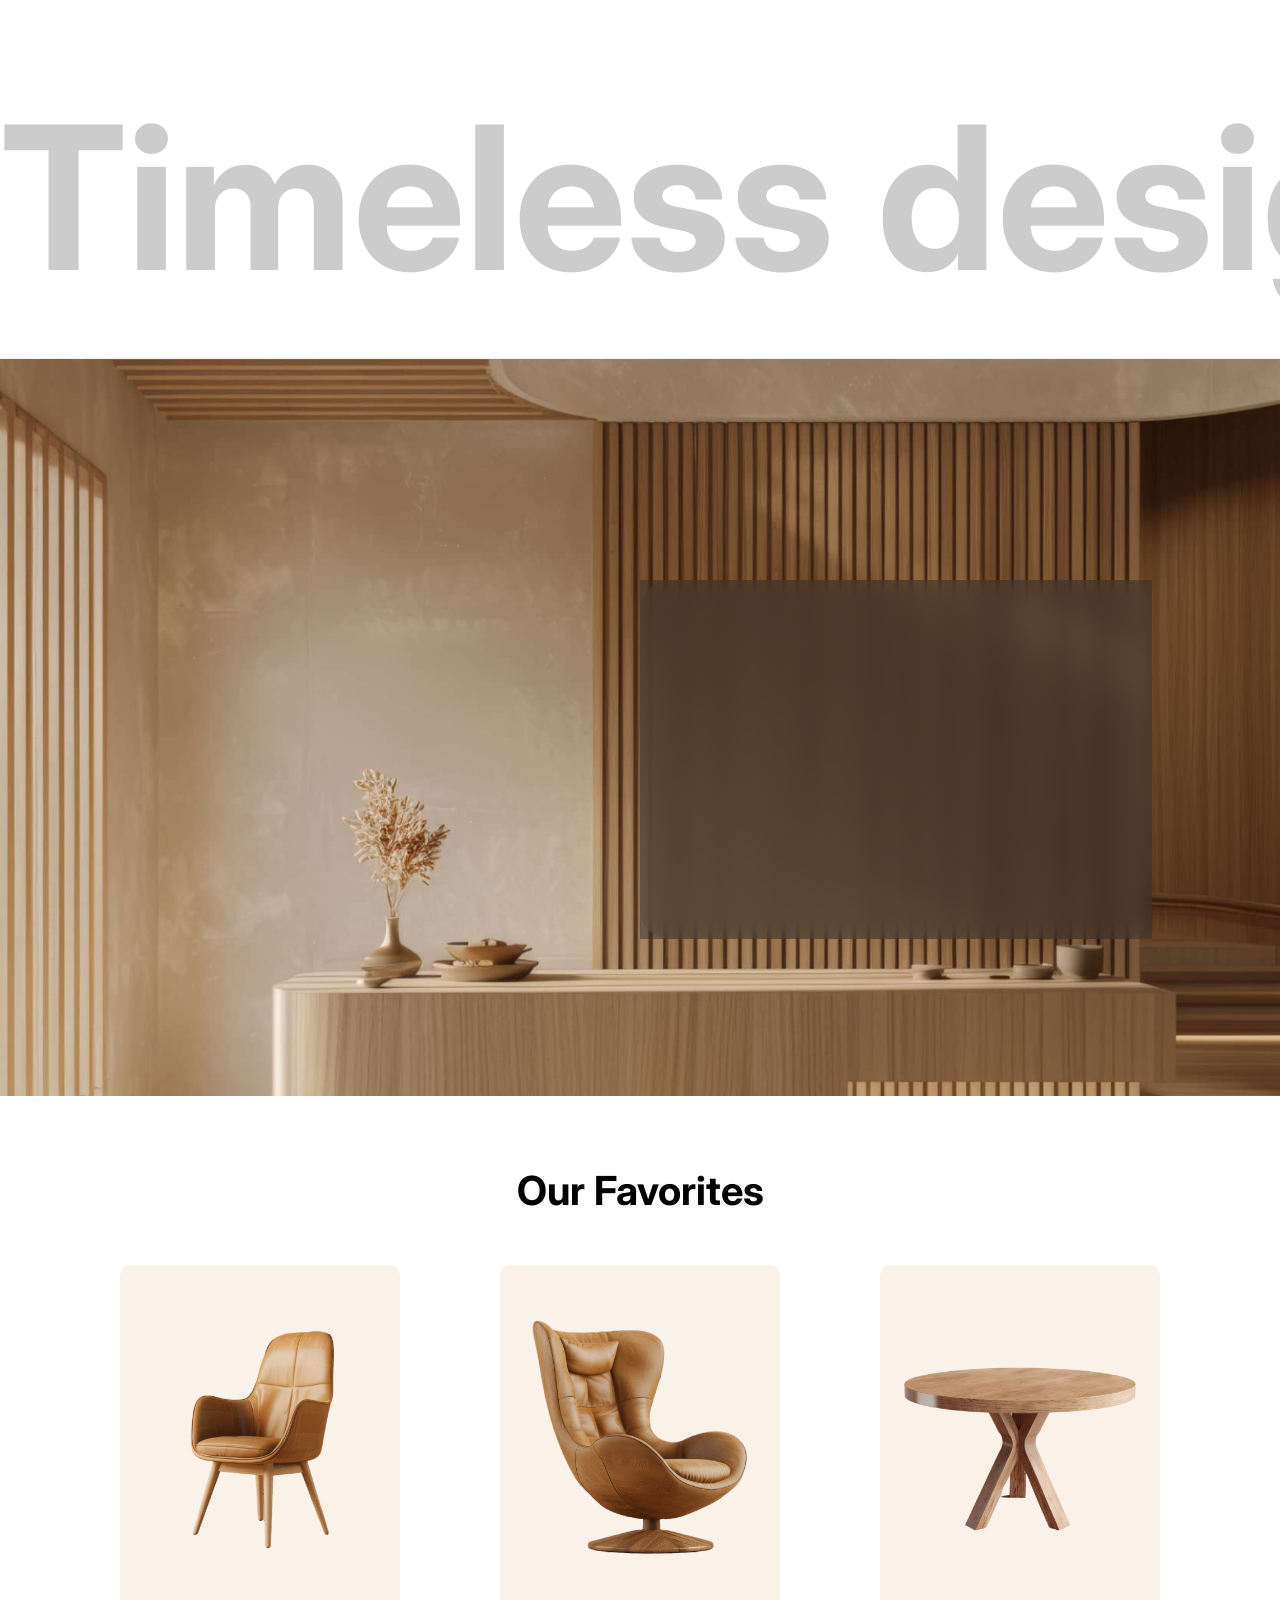
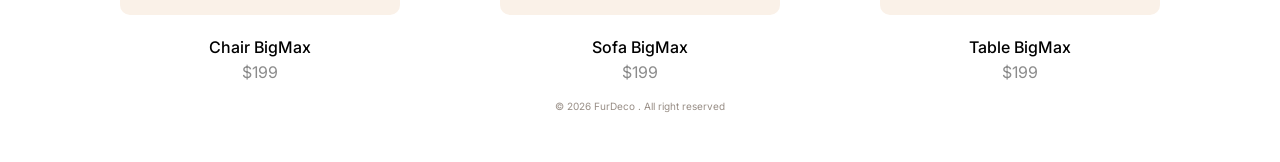
==== commit fbf0299a: "Enhance button functionality on index.html to navigate to Products page; update CSS for hover effect" ====
--- a/index.html
+++ b/index.html
@@ -12,9 +12,7 @@
     <title>FurDeco - Furniture with style</title>
   </head>
   <body>
-    
     <div class="navbar">
-      
       <ul>
         <li class="logo-item">
           <img
@@ -23,12 +21,7 @@
             class="main-logo-navbar"
           />
         </li>
-        <input type="checkbox" id="menu-toggle" class="menu-toggle">
-        <label for="menu-toggle" class="hamburger">
-            <span></span>
-            <span></span>
-            <span></span>
-        </label>
+
         <li class="nav-links">
           <a href="./products.html">Products</a>
           <a href="./about-us.html">About us</a>
@@ -49,7 +42,7 @@
       <div class="main-heading-center">
         <h1>Transform your home with FurDeco's timeless furniture</h1>
         <br />
-        <button class="button-order-now">Shop now</button>
+        <button class="button-order-now" onclick="window.location.href='./products.html'">Shop now</button>
       </div>
     </div>
     <div class="products-showcase">
@@ -91,7 +84,7 @@
           <p class="product-price">$199</p>
         </div>
       </div>
-      <button class="products-botton1">See all products</button>
+      <button class="products-botton1" onclick="window.location.href='./products.html'">See all products</button>
     </div>
     <div class="marquee-container">
       <div class="marquee-content">
@@ -116,7 +109,7 @@
             into homes. With a commitment to quality and style, our pieces bring
             your vision to life.
         </p>
-        <button class="products-button2">See more</button>
+        <button class="products-button2" onclick="window.location.href='./products.html'">See more</button>
     </div>
 </div>
     <div class="products-showcase">
--- a/css/home.css
+++ b/css/home.css
@@ -4,10 +4,6 @@
   padding: 0;
   margin: 0;
   box-sizing: border-box;
-}
-
-html {
-  scroll-behavior: smooth;
 }
 
 :root {
@@ -15,96 +11,32 @@
   --heading-main-bg-color: #5d4f41;
   --primary-font-color-black: #000000;
   --products-background-color: #faf1e8;
-  --ad-heading-color: rgba(191, 191, 191, 0.8);
-}
-
-body {
-  overflow-x: hidden;
-  background-color: #ffffff;
-}
-
-/* --- NAVBAR & HEADER --- */
+  --ad-heading-color: rgb(191, 191, 191, 0.8);
+}
+
 .main-logo-navbar {
   height: 65px;
-  transition: transform 0.3s ease;
-}
-
-.main-logo-navbar:hover {
-  transform: scale(1.05);
 }
 
 .navbar ul {
   position: absolute;
   top: 0;
   left: 0;
-  z-index: 100;
+  z-index: 10;
   width: 100%;
   display: flex;
   align-items: center;
   justify-content: space-between;
   padding: 20px 60px;
   list-style: none;
-  background: linear-gradient(to bottom, rgba(0,0,0,0.6) 0%, rgba(0,0,0,0) 100%);
+  text-decoration: none;
 }
 
 .nav-links {
   display: flex;
-  gap: 40px;
-}
-
-.nav-links > a, 
-.cart-items > a {
-  text-decoration: none;
-  font-family: 'Inter', sans-serif;
-  color: var(--primary-color);
-  font-weight: 400;
-  font-size: 1rem;
-  letter-spacing: 0.5px;
-  transition: color 0.3s ease, opacity 0.3s ease;
-  position: relative;
-}
-
-.nav-links > a::after {
-  content: '';
-  position: absolute;
-  width: 0;
-  height: 1px;
-  bottom: -4px;
-  left: 0;
-  background-color: var(--primary-color);
-  transition: width 0.3s ease;
-}
-
-.nav-links > a:hover::after {
-  width: 100%;
-}
-
-.nav-links > a:hover, 
-.cart-items > a:hover {
-  opacity: 0.8;
-}
-
-/* Hamburger Menu Logic */
-.menu-toggle {
-  display: none;
-}
-
-.hamburger {
-  display: none;
-  flex-direction: column;
-  cursor: pointer;
-  gap: 6px;
-  z-index: 101;
-}
-
-.hamburger span {
-  width: 30px;
-  height: 2px;
-  background-color: var(--primary-color);
-  transition: all 0.3s ease-in-out;
-}
-
-/* --- HERO SECTION --- */
+  gap: 30px;
+}
+
 .wooden-kitchen-pp {
   width: 100vw;
   height: 100vh;
@@ -112,6 +44,19 @@
   display: block;
 }
 
+.nav-links > a {
+  text-decoration: none;
+  font-family: Inter;
+  color: var(--primary-color);
+  font-weight: 300;
+}
+
+.cart-items > a {
+  font-family: Inter;
+  text-decoration: none;
+  color: var(--primary-color);
+}
+
 .main-heading {
   position: relative;
   display: flex;
@@ -122,92 +67,68 @@
 .main-heading-center {
   position: absolute;
   text-align: center;
-  background-color: rgba(93, 79, 65, 0.65);
-  backdrop-filter: blur(12px);
-  -webkit-backdrop-filter: blur(12px);
+  background-color: rgb(93, 79, 65, 0.5);
+  backdrop-filter: blur(10px);
   border-radius: 20px;
   width: 90%;
   max-width: 850px;
   padding: 60px 80px;
-  font-family: 'Inter', sans-serif;
+  font-family: Inter;
+  font-weight: 200;
+  font-size: large;
   color: var(--primary-color);
-  box-shadow: 0 20px 40px rgba(0,0,0,0.2);
-  border: 1px solid rgba(255,255,255,0.1);
-}
-
-.main-heading-center h1 {
-  font-weight: 300;
-  font-size: 2.5rem;
-  line-height: 1.3;
-  letter-spacing: 1px;
 }
 
 .button-order-now {
-  padding: 18px 45px;
+  padding: 20px 40px;
   border-radius: 5px;
-  border: 1px solid var(--primary-color);
-  background-color: transparent;
-  color: var(--primary-color);
-  font-family: 'Inter', sans-serif;
-  font-weight: 500;
-  font-size: 1rem;
-  margin-top: 15px;
+  border: 0px;
+  font-family: Inter;
+  font-weight: 700;
+  font-size: medium;
+  margin-top: 5px;
   cursor: pointer;
-  transition: all 0.4s ease;
-  letter-spacing: 1px;
-  text-transform: uppercase;
+  transition:
+    transform 0.25s ease,
+    box-shadow 0.25s ease,
+    background-color 0.25s ease,
+    color 0.25s ease,
+    border-color 0.25s ease;
 }
 
 .button-order-now:hover {
-  background-color: var(--primary-color);
-  color: var(--heading-main-bg-color);
-}
-
-/* --- PRODUCTS SHOWCASE --- */
+  background-color: #3e342b;
+  color: #f0f8ff;
+  box-shadow: 0 14px 28px rgba(0, 0, 0, 0.18);
+  transform: translateY(-2px);
+}
+
 .products-showcase {
   text-align: center;
   width: 100%;
-  padding: 80px 5%;
-  background-color: #ffffff;
+  padding-bottom: 50px;
 }
 
 .products-showcase h1 {
-  font-family: 'Inter', sans-serif;
+  font-family: inter;
   font-size: 2.5rem;
-  font-weight: 300;
-  margin-bottom: 60px;
+  margin-top: 50px;
+  margin-bottom: 30px;
   color: var(--primary-font-color-black);
-  letter-spacing: 1px;
+  padding-top: 20px;
+  padding-bottom: 20px;
 }
 
 .furniture-showcase {
   display: flex;
   justify-content: center;
-  flex-wrap: wrap;
-  gap: 60px;
-}
-
-.product-card {
-  transition: transform 0.4s ease;
-  cursor: pointer;
-}
-
-.product-card:hover {
-  transform: translateY(-10px);
+  gap: 100px;
 }
 
 .furniture-showcase img {
-  width: 100%;
-  max-width: 280px;
+  width: 280px;
   height: 350px;
-  border-radius: 12px;
-  object-fit: cover;
-  box-shadow: 0 10px 30px rgba(0,0,0,0.08);
-  transition: box-shadow 0.4s ease;
-}
-
-.product-card:hover img {
-  box-shadow: 0 15px 40px rgba(0,0,0,0.15);
+  border-radius: 10px;
 }
 
 .product-bg-check {
@@ -216,327 +137,321 @@
 
 .product-title,
 .product-price {
-  font-family: 'Inter', sans-serif;
+  font-family: inter;
   font-weight: 500;
-  font-size: 1.1rem;
-}
-
-.product-title {
-  color: var(--primary-font-color-black);
-  margin-top: 20px;
 }
 
 .product-price {
   color: #8c8c8c;
   font-weight: 400;
-  margin-top: 8px;
+  margin-top: 5px;
 }
 
 .products-botton1 {
-  padding: 18px 45px;
-  font-family: 'Inter', sans-serif;
-  font-weight: 500;
-  font-size: 1rem;
+  padding: 20px 40px;
+  font-family: inter;
+  font-weight: 700;
+  font-size: medium;
   border-radius: 5px;
   background-color: var(--primary-font-color-black);
   color: #f0f8ff;
-  border: 1px solid var(--primary-font-color-black);
-  margin-top: 60px;
+  border: 0px;
+  margin-top: 40px;
   cursor: pointer;
-  transition: all 0.4s ease;
-  letter-spacing: 1px;
-  text-transform: uppercase;
+  transition:
+    transform 0.25s ease,
+    box-shadow 0.25s ease,
+    background-color 0.25s ease,
+    color 0.25s ease;
 }
 
 .products-botton1:hover {
-  background-color: transparent;
-  color: var(--primary-font-color-black);
-}
-
-/* --- MARQUEE --- */
+  background-color: #5d4f41;
+  color: #fffdf8;
+  box-shadow: 0 14px 28px rgba(0, 0, 0, 0.2);
+  transform: translateY(-2px);
+}
+
 .marquee-container {
   width: 100%;
   overflow: hidden;
   white-space: nowrap;
   background-color: #fff;
-  padding: 60px 0;
-  border-top: 1px solid #f0f0f0;
-  border-bottom: 1px solid #f0f0f0;
+  padding: 40px 0;
+  border-bottom: 1px solid #eee;
 }
 
 .marquee-content {
   display: flex;
   width: max-content;
-  align-items: center;
   gap: 80px;
-  animation: scroll-text 25s linear infinite;
-}
-
-.marquee-content h1 {
+  animation: scroll-text 20s linear infinite;
+
+  /* Stilul textului tău */
   color: var(--ad-heading-color);
   font-family: "Inter", sans-serif;
-  font-size: 80px;
-  font-weight: 300;
-  letter-spacing: 2px;
-}
-
-.vertical-divider {
-  width: 10px;
-  height: 10px;
-  border-radius: 50%;
-  background-color: var(--ad-heading-color);
+  font-size: 100px;
+  font-weight: 500;
 }
 
 @keyframes scroll-text {
-  from { transform: translateX(0); }
-  to { transform: translateX(-50%); }
-}
-
-/* --- AD SECTION --- */
+  from {
+    transform: translateX(0);
+  }
+  to {
+    transform: translateX(-50%);
+  }
+}
+
+.ad-image {
+  width: 100%;
+  height: auto;
+  display: block;
+}
+
 .ad-section-container {
   position: relative;
   width: 100%;
   display: flex;
   justify-content: center;
   align-items: center;
-  overflow: hidden;
-}
-
-.ad-image {
-  width: 100%;
-  height: 80vh;
-  object-fit: cover;
-  display: block;
 }
 
 .ad-header-2nd {
   position: absolute;
-  top: 50%;
+  top: 30%;
   right: 10%;
-  transform: translateY(-50%);
-  background-color: rgba(51, 47, 43, 0.7);
-  backdrop-filter: blur(15px);
-  -webkit-backdrop-filter: blur(15px);
-  border-radius: 20px;
+  background-color: rgba(51, 47, 43, 0.5);
+  backdrop-filter: blur(10px);
+  border-radius: 30px;
   width: 40%;
-  max-width: 550px;
+  max-width: 600px;
   padding: 60px;
-  font-family: 'Inter', sans-serif;
-  box-shadow: 0 20px 50px rgba(0,0,0,0.3);
-  border: 1px solid rgba(255,255,255,0.05);
+  font-family: inter;
 }
 
 .ad-header-2nd > h1 {
   color: var(--primary-color);
-  font-weight: 300;
-  font-size: 2.2rem;
-  margin-bottom: 20px;
-  letter-spacing: 1px;
 }
 
 .ad-header-2nd > p {
-  color: #dcd7d2;
-  line-height: 1.8;
-  font-weight: 300;
-  font-size: 1.1rem;
+  color: #d6d6d6;
 }
 
 .products-button2 {
-  padding: 16px 40px;
-  font-family: 'Inter', sans-serif;
-  font-weight: 500;
-  font-size: 1rem;
+  padding: 20px 40px;
+  font-family: inter;
+  font-weight: 700;
+  font-size: medium;
   border-radius: 5px;
   background-color: var(--products-background-color);
-  color: var(--primary-font-color-black);
-  border: none;
+  color: #000000;
+  border: 0px;
   margin-top: 40px;
   cursor: pointer;
-  transition: all 0.4s ease;
-  letter-spacing: 1px;
+  transition:
+    transform 0.25s ease,
+    box-shadow 0.25s ease,
+    background-color 0.25s ease,
+    color 0.25s ease;
 }
 
 .products-button2:hover {
-  background-color: #ffffff;
-  box-shadow: 0 5px 15px rgba(0,0,0,0.1);
-}
-
-/* --- FOOTER --- */
+  background-color: #d8c1ad;
+  color: #1a1410;
+  box-shadow: 0 14px 28px rgba(0, 0, 0, 0.18);
+  transform: translateY(-2px);
+}
+
 .copyright-tag {
   color: #988e86;
-  font-family: 'Inter', sans-serif;
-  font-size: 0.85rem;
-  padding: 30px 0;
+  font-family: inter;
+  font-size: x-small;
+  bottom: 0;
   width: 100%;
   text-align: center;
-  background-color: #ffffff;
-}
-
-/* --- CUSTOM SCROLLBAR --- */
-::-webkit-scrollbar {
-  width: 8px;
-  height: 8px;
-}
-
-::-webkit-scrollbar-track {
-  background: #fdfdfd;
-}
-
-::-webkit-scrollbar-thumb {
-  background: #8b735b;
-  border-radius: 10px;
-  transition: all 0.3s ease;
-}
-
-::-webkit-scrollbar-thumb:hover {
-  background: #5d4f41;
-}
-
-/* =========================================
-   RESPONSIVE DESIGN (MEDIA QUERIES)
-   ========================================= */
-
-/* Tablete mari si laptop-uri mici */
+}
+
+/* RESPONSIVE */
 @media (max-width: 1024px) {
   .navbar ul {
-    padding: 20px 40px;
-  }
-  
+    padding: 18px 30px;
+  }
+
+  .nav-links {
+    gap: 18px;
+  }
+
   .main-heading-center {
-    width: 80%;
-    padding: 50px;
-  }
-  
+    padding: 44px 40px;
+    max-width: 760px;
+  }
+
+  .furniture-showcase {
+    gap: 40px;
+    flex-wrap: wrap;
+    padding: 0 20px;
+  }
+
+  .furniture-showcase img {
+    width: 240px;
+    height: 305px;
+  }
+
+  .marquee-content {
+    font-size: 72px;
+    gap: 56px;
+  }
+
   .ad-header-2nd {
-    width: 50%;
+    top: 24%;
+    right: 6%;
+    width: 55%;
     padding: 40px;
   }
-  
-  .marquee-content h1 {
-    font-size: 60px;
-  }
-}
-
-/* Tablete si telefoane mari (Mobile Menu Trigger) */
+}
+
 @media (max-width: 768px) {
   .navbar ul {
-    padding: 20px 30px;
-  }
-  
-  /* Activare Hamburger Menu */
-  .hamburger {
-    display: flex;
-  }
-  
+    padding: 14px 18px;
+    gap: 10px;
+    flex-wrap: wrap;
+    background-color: rgba(30, 25, 20, 0.48);
+    backdrop-filter: blur(8px);
+  }
+
+  .main-logo-navbar {
+    height: 52px;
+  }
+
   .nav-links {
-    position: absolute;
-    top: 0;
-    left: -100%;
-    height: 100vh;
-    width: 70%;
-    max-width: 350px;
-    background-color: rgba(40, 34, 28, 0.98);
-    backdrop-filter: blur(20px);
-    -webkit-backdrop-filter: blur(20px);
+    width: 100%;
+    justify-content: center;
+    order: 3;
+  }
+
+  .wooden-kitchen-pp {
+    height: 80vh;
+  }
+
+  .main-heading-center {
+    width: calc(100% - 40px);
+    padding: 28px 20px;
+    border-radius: 14px;
+  }
+
+  .main-heading-center h1 {
+    font-size: 1.5rem;
+    line-height: 1.35;
+  }
+
+  .button-order-now {
+    padding: 14px 24px;
+  }
+
+  .products-showcase h1 {
+    font-size: 2rem;
+  }
+
+  .furniture-showcase {
     flex-direction: column;
-    justify-content: center;
     align-items: center;
-    transition: left 0.4s cubic-bezier(0.4, 0, 0.2, 1);
-    box-shadow: 20px 0 50px rgba(0,0,0,0.5);
-  }
-  
-  /* Logica de deschidere meniu bazata pe checkbox-ul din HTML-ul tau */
-  .menu-toggle:checked ~ .nav-links {
-    left: 0;
-  }
-  
-  .menu-toggle:checked ~ .hamburger span:nth-child(1) {
-    transform: translateY(8px) rotate(45deg);
-  }
-  
-  .menu-toggle:checked ~ .hamburger span:nth-child(2) {
-    opacity: 0;
-  }
-  
-  .menu-toggle:checked ~ .hamburger span:nth-child(3) {
-    transform: translateY(-8px) rotate(-45deg);
-  }
-
-  .main-heading-center {
-    padding: 40px 30px;
-    width: 90%;
-  }
-
-  .main-heading-center h1 {
-    font-size: 2rem;
-  }
-
-  .furniture-showcase {
     gap: 30px;
   }
-  
-  .marquee-content h1 {
-    font-size: 45px;
-  }
-
-  /* Ajustare Ad Section pentru mobil (devine stack vertical, natural) */
+
+  .furniture-showcase img {
+    width: min(84vw, 340px);
+    height: auto;
+  }
+
+  .products-botton1 {
+    width: min(90%, 330px);
+  }
+
+  .marquee-content {
+    font-size: 50px;
+    gap: 40px;
+  }
+
   .ad-section-container {
     flex-direction: column;
-    background-color: var(--heading-main-bg-color);
   }
 
   .ad-image {
-    height: 50vh;
+    min-height: 430px;
+    object-fit: cover;
   }
 
   .ad-header-2nd {
     position: relative;
     top: auto;
     right: auto;
-    transform: none;
-    width: 90%;
-    max-width: none;
-    margin: -60px auto 40px auto;
-    text-align: center;
-    padding: 40px 30px;
-  }
-}
-
-/* Telefoane mici */
+    width: calc(100% - 32px);
+    margin: -75px auto 0;
+    padding: 28px 20px;
+    border-radius: 18px;
+  }
+
+  .products-button2 {
+    width: 100%;
+    padding: 16px 24px;
+    margin-top: 24px;
+  }
+}
+
 @media (max-width: 480px) {
   .navbar ul {
-    padding: 15px 20px;
-  }
-
-  .main-logo-navbar {
-    height: 50px;
+    padding: 12px 14px;
+  }
+
+  .nav-links > a,
+  .cart-items > a {
+    font-size: 0.9rem;
+  }
+
+  .main-heading-center {
+    width: calc(100% - 24px);
+    padding: 20px 14px;
   }
 
   .main-heading-center h1 {
+    font-size: 1.2rem;
+  }
+
+  .products-showcase h1 {
     font-size: 1.6rem;
-  }
-  
-  .button-order-now {
-    padding: 15px 30px;
-    font-size: 0.9rem;
-  }
-
-  .products-showcase h1 {
-    font-size: 2rem;
-    margin-bottom: 40px;
-  }
-
-  .furniture-showcase img {
-    max-width: 100%;
-    height: auto;
-    aspect-ratio: 4/5;
-  }
-
-  .marquee-content h1 {
-    font-size: 35px;
-  }
-
-  .ad-header-2nd > h1 {
-    font-size: 1.8rem;
-  }
-}+    margin-top: 36px;
+  }
+
+  .marquee-content {
+    font-size: 34px;
+    gap: 24px;
+  }
+
+  .ad-header-2nd {
+    width: calc(100% - 20px);
+    margin-top: -60px;
+    padding: 20px 14px;
+  }
+}
+
+::-webkit-scrollbar {
+  width: 10px;
+  height: 10px;
+}
+
+::-webkit-scrollbar-track {
+  background: #3e342b;
+  border-radius: 1px;
+}
+
+::-webkit-scrollbar-thumb {
+  background: linear-gradient(180px, #5d4f41, #8b735bef);
+  border-radius: 10px;
+  border: 2px solid #000000;
+  transition: all 0.3s ease;
+}
+
+::-webkit-scrollbar-thumb:hover {
+  background: #3e342b;
+}
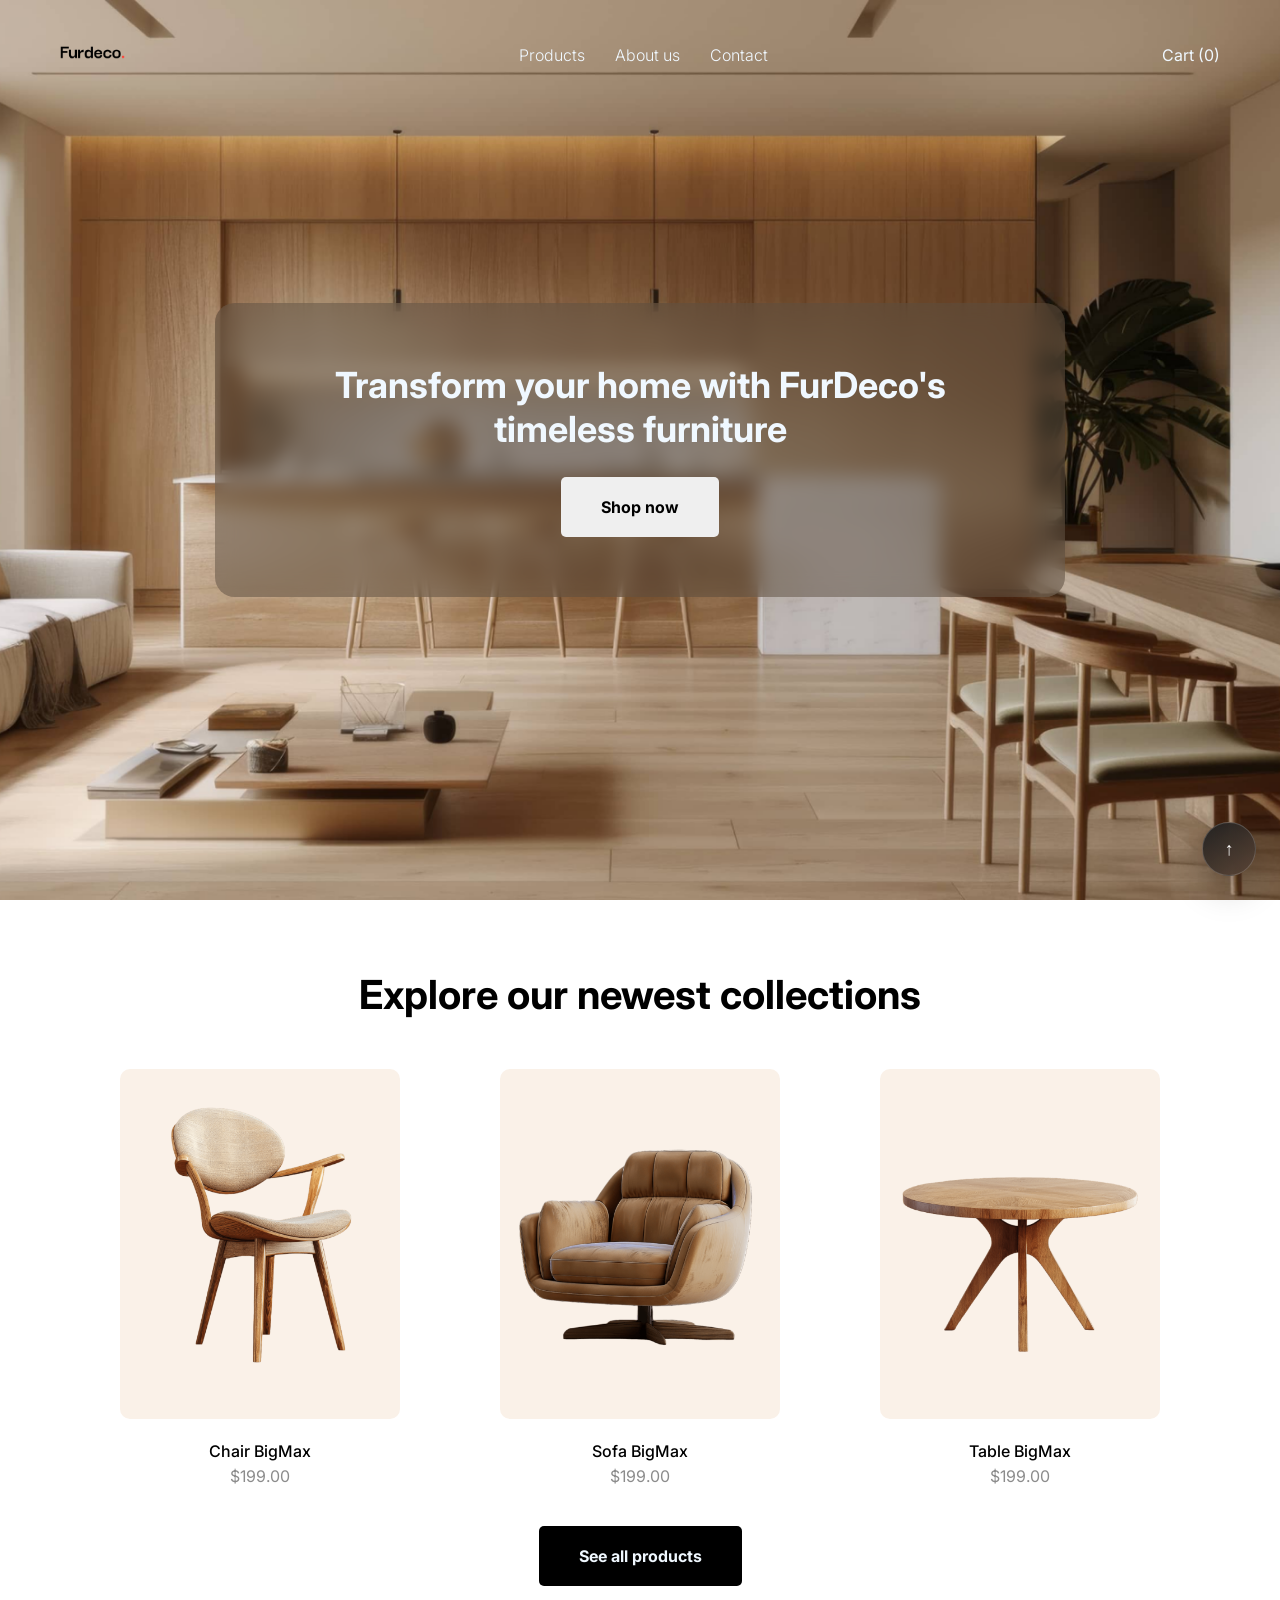
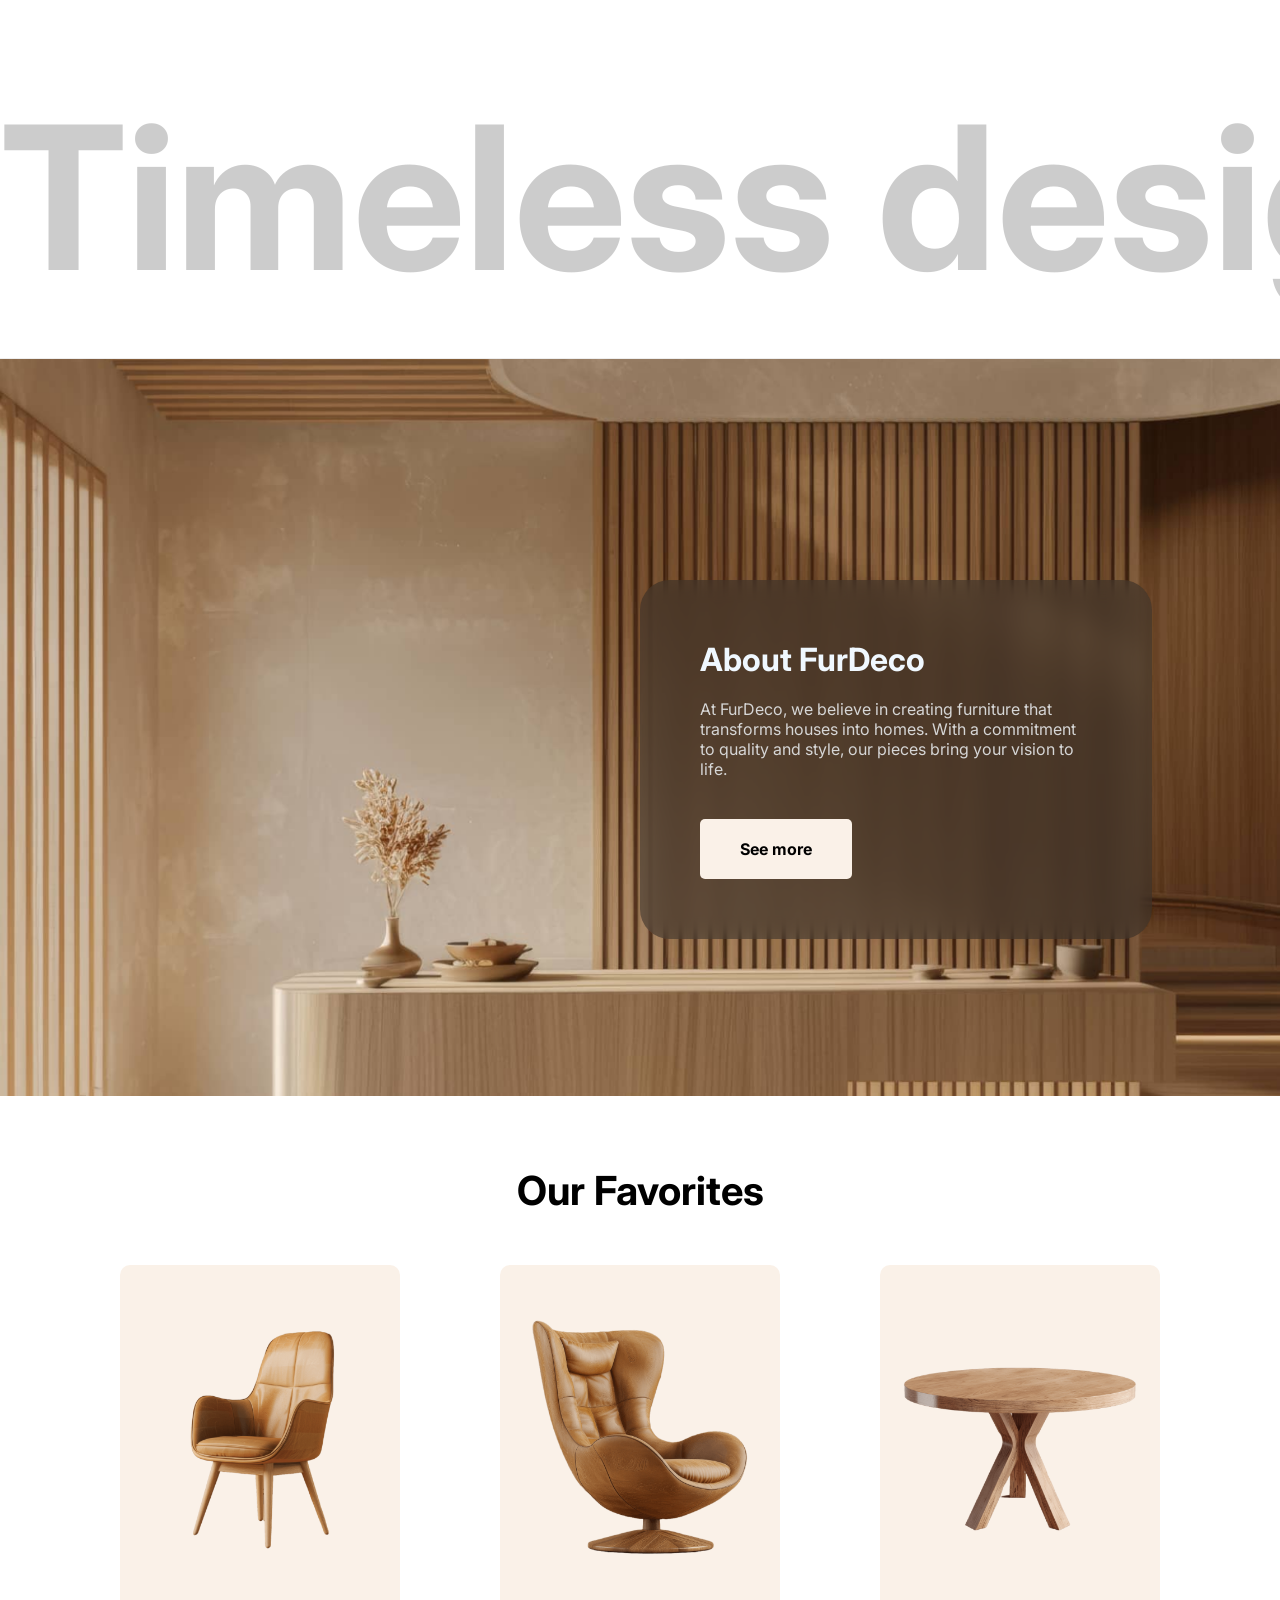
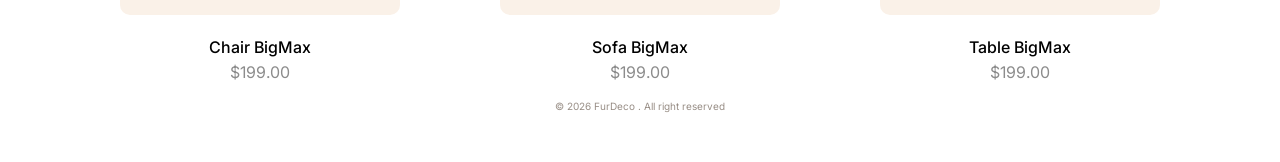
==== commit 721fcc0c: "Add app.js script to multiple HTML pages for enhanced functionality" ====
--- a/index.html
+++ b/index.html
@@ -153,5 +153,6 @@
     </div>
     <br>
     <p class="copyright-tag">© 2026 FurDeco . All right reserved</p>
+    <script src="./js/app.js" defer></script>
   </body>
 </html>
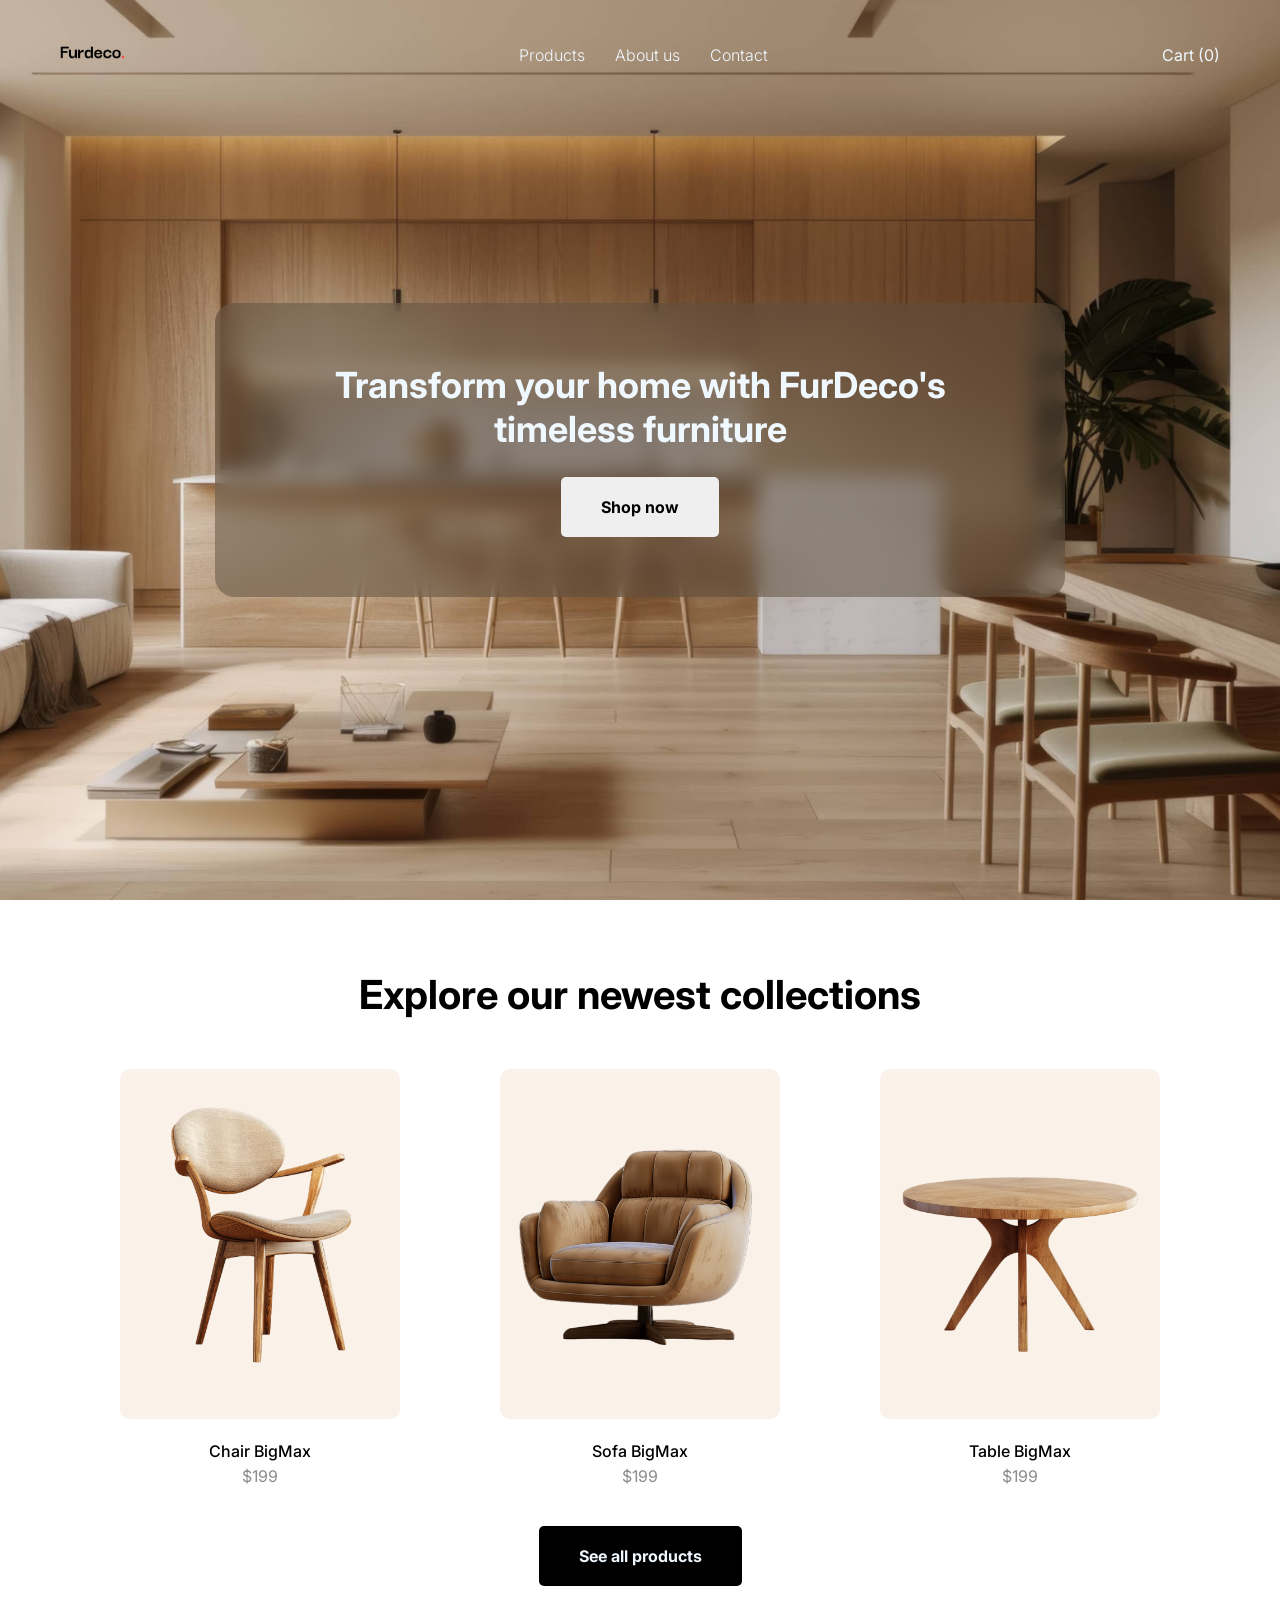
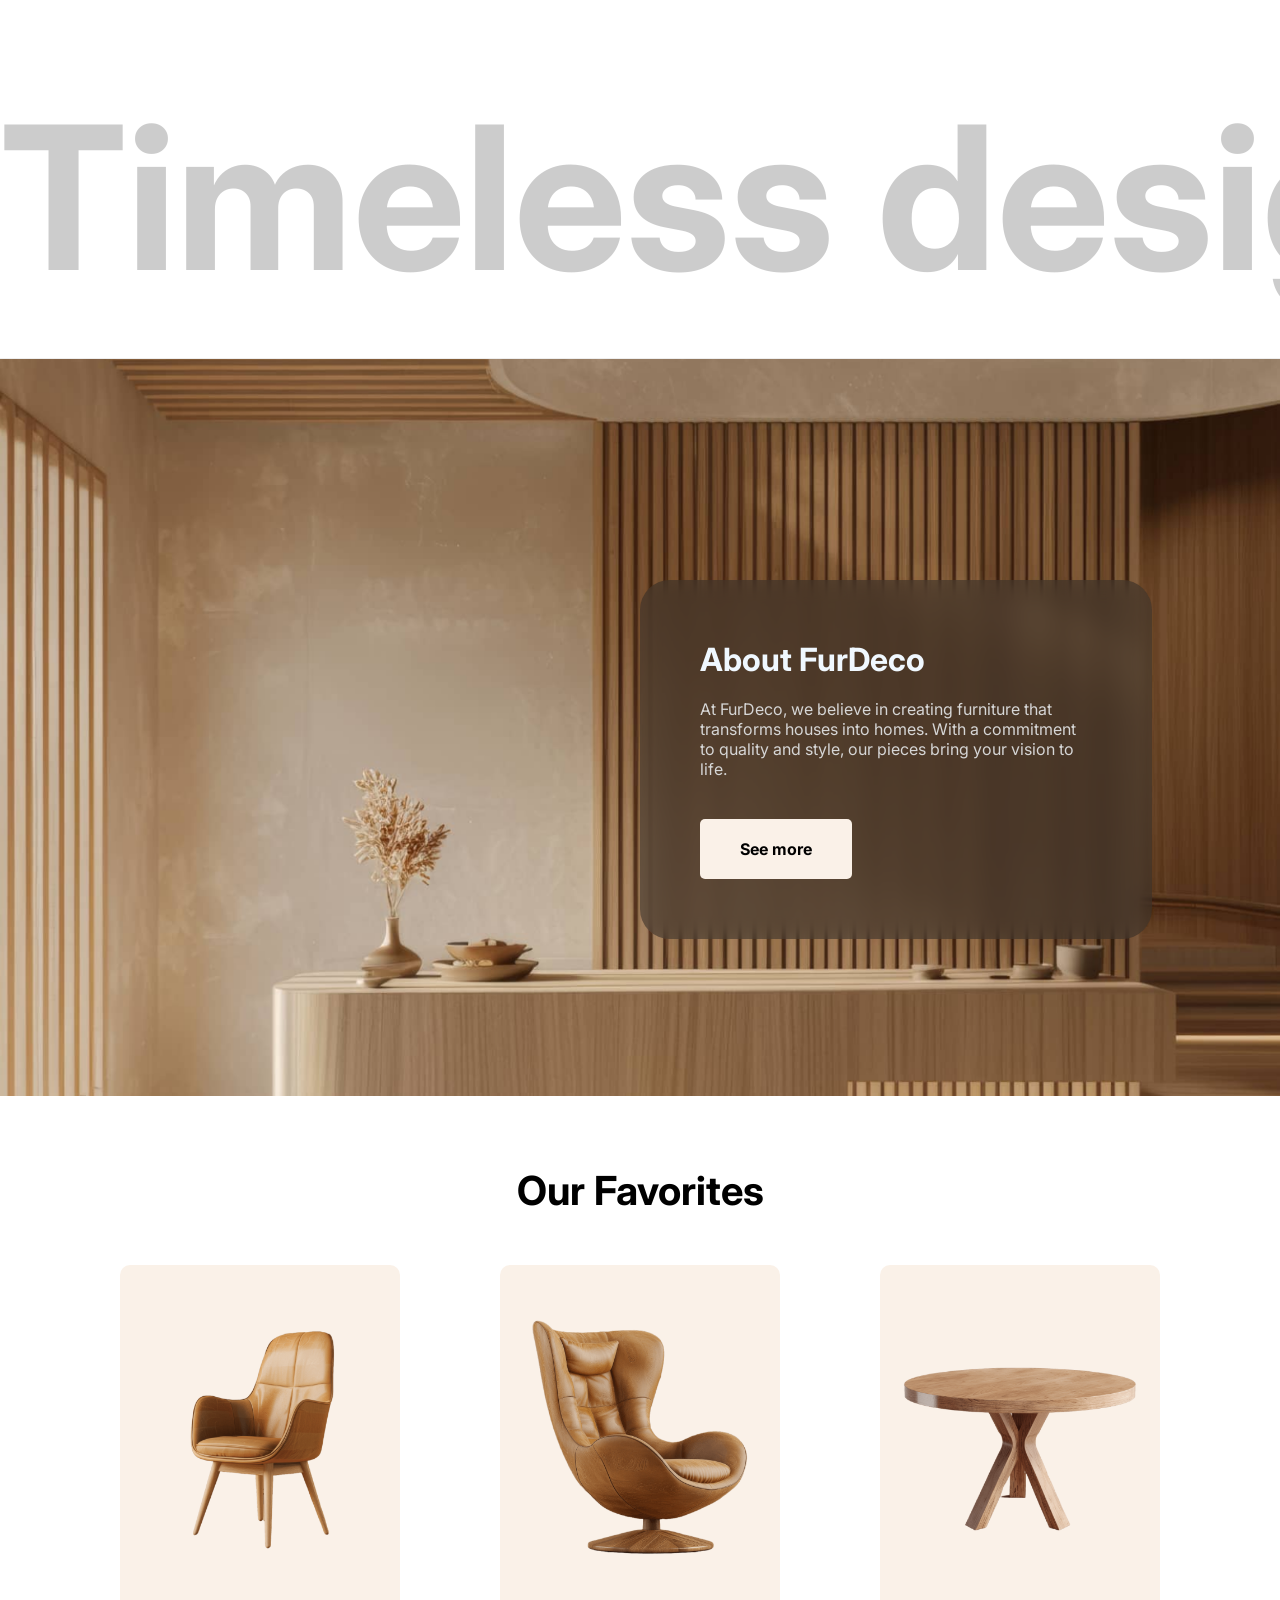
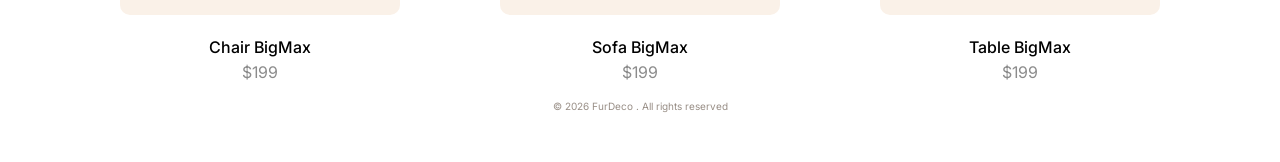
==== commit b1282a72: "Fix copyright text typo in multiple HTML files" ====
--- a/index.html
+++ b/index.html
@@ -152,7 +152,7 @@
         </div>
     </div>
     <br>
-    <p class="copyright-tag">© 2026 FurDeco . All right reserved</p>
+    <p class="copyright-tag">© 2026 FurDeco . All rights reserved</p>
     <script src="./js/app.js" defer></script>
   </body>
 </html>
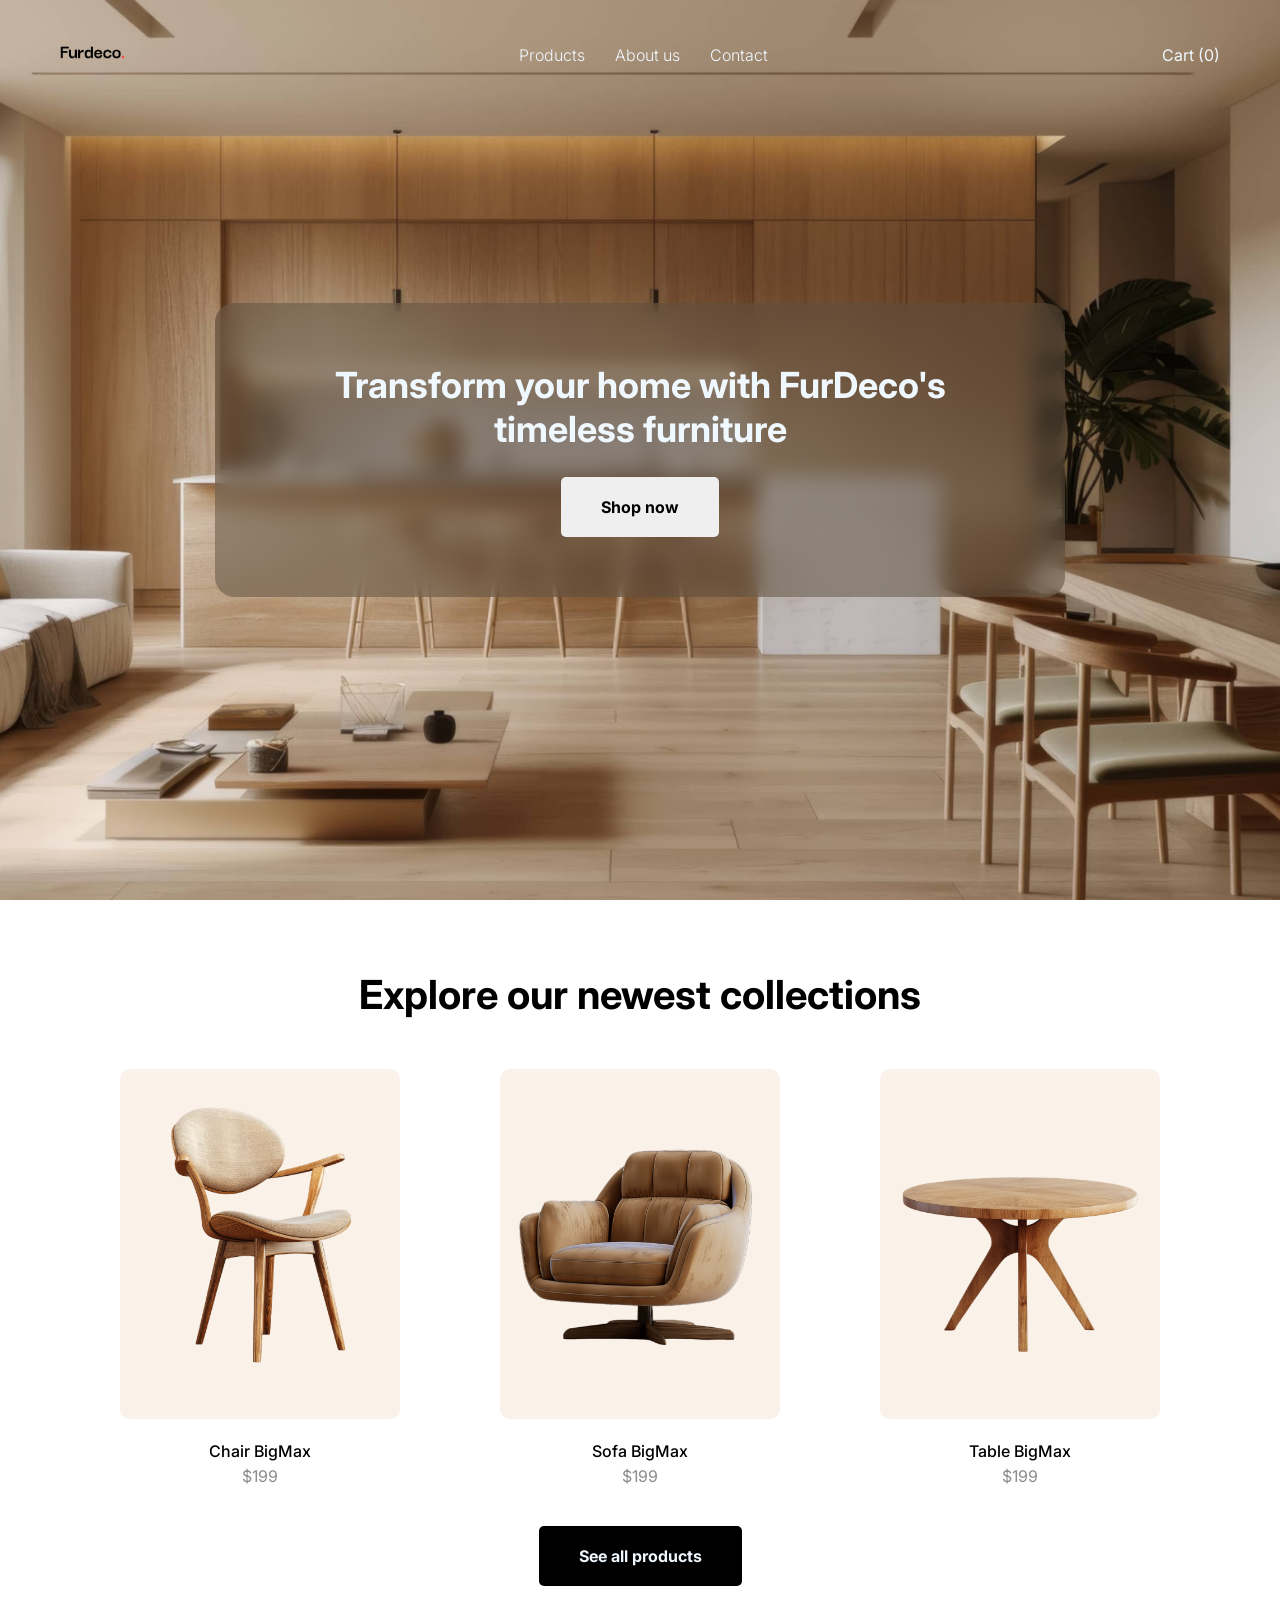
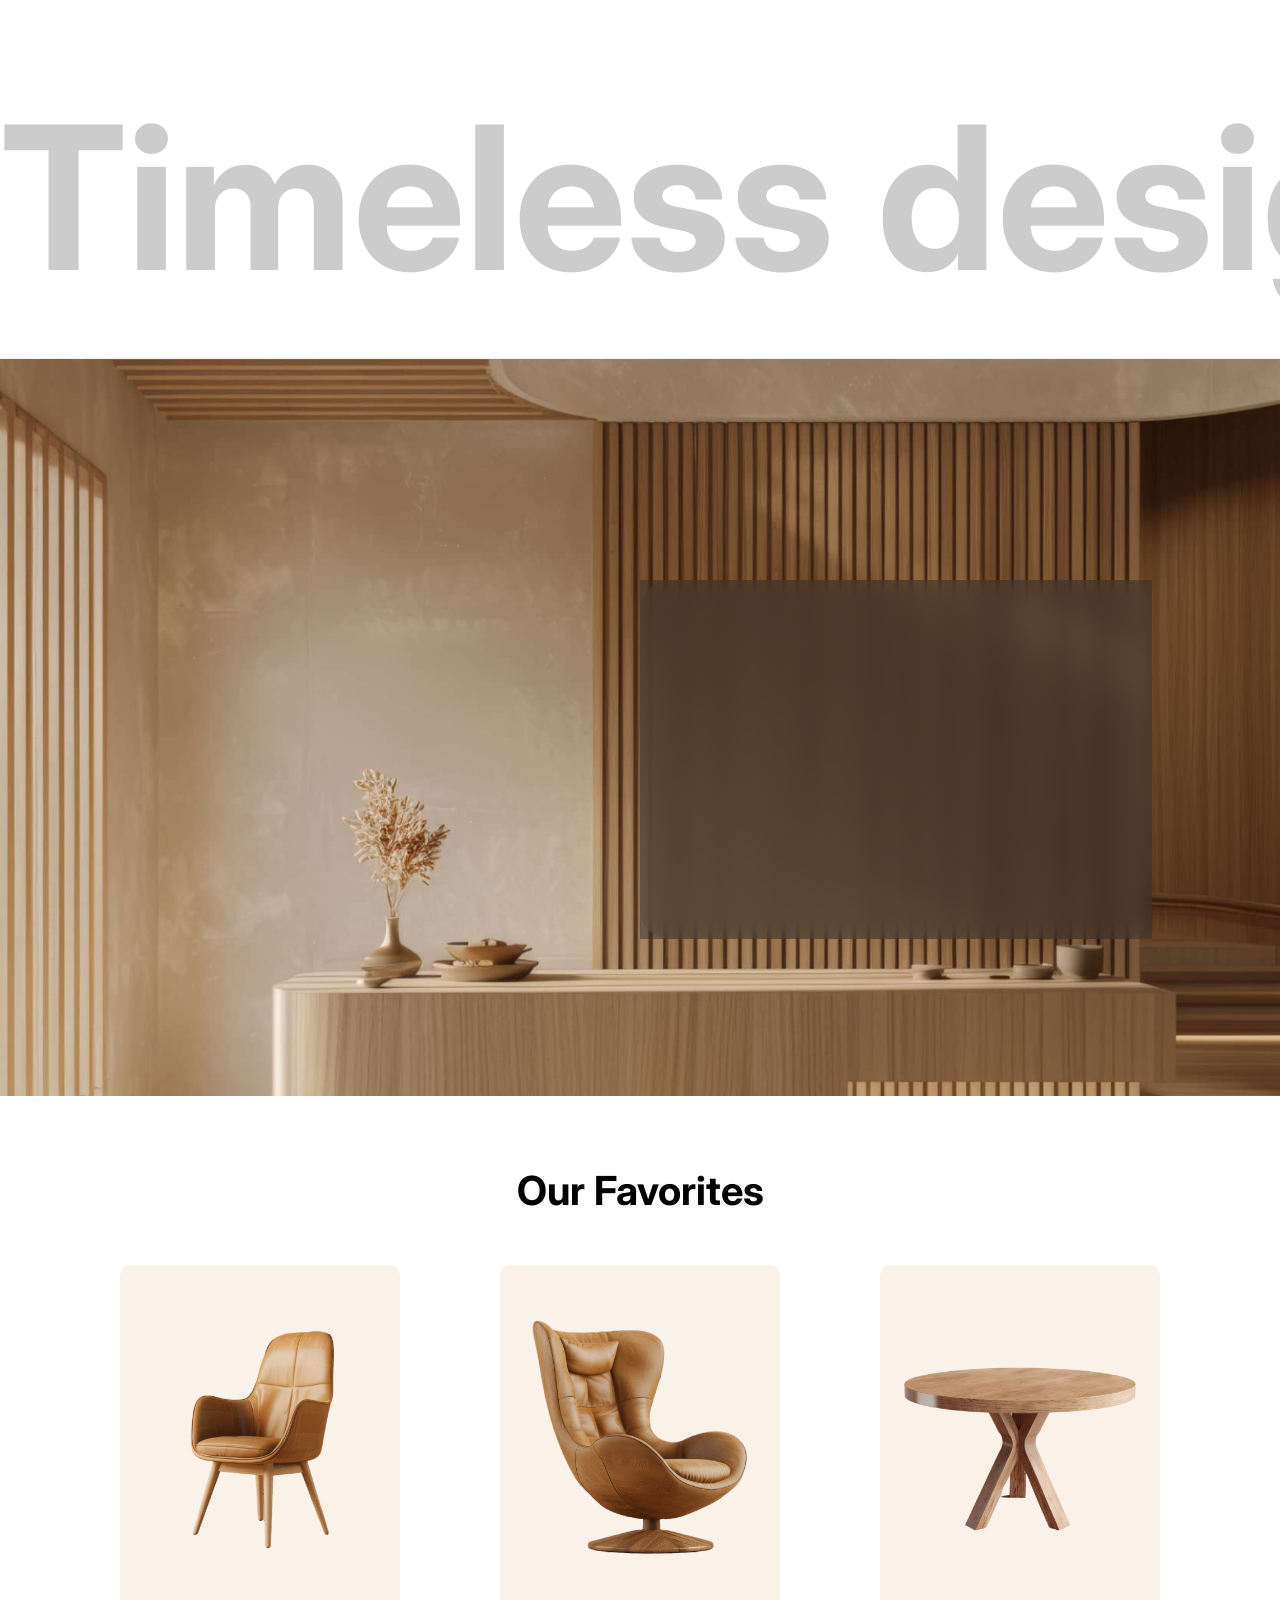
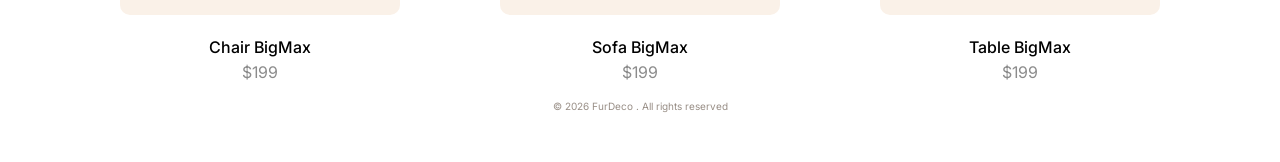
==== commit 33744dcc: "Add cart total calculation and update button functionality" ====
--- a/index.html
+++ b/index.html
@@ -29,7 +29,7 @@
         </li>
 
         <li class="cart-items">
-          <a href="./cart.html">Cart (0)</a>
+          <a href="./cart.html" >Cart (0)</a>
         </li>
       </ul>
     </div>
